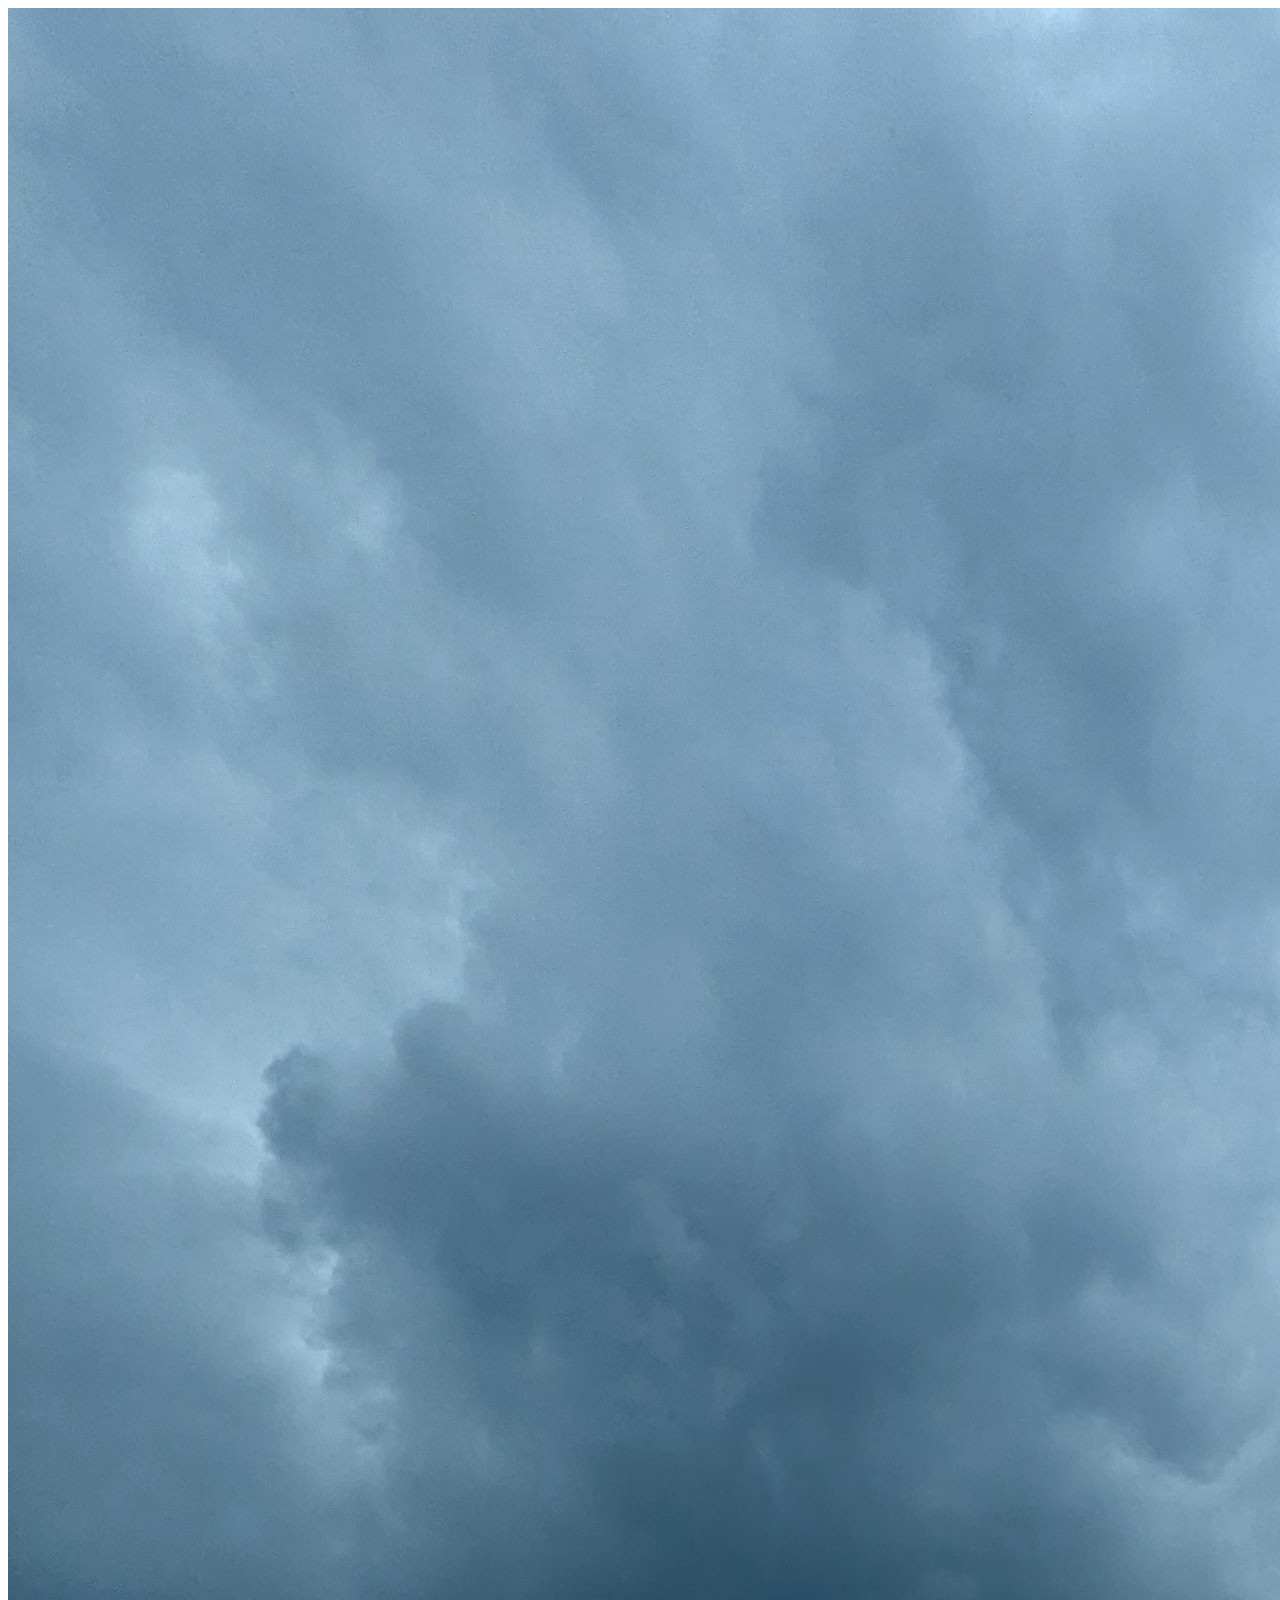
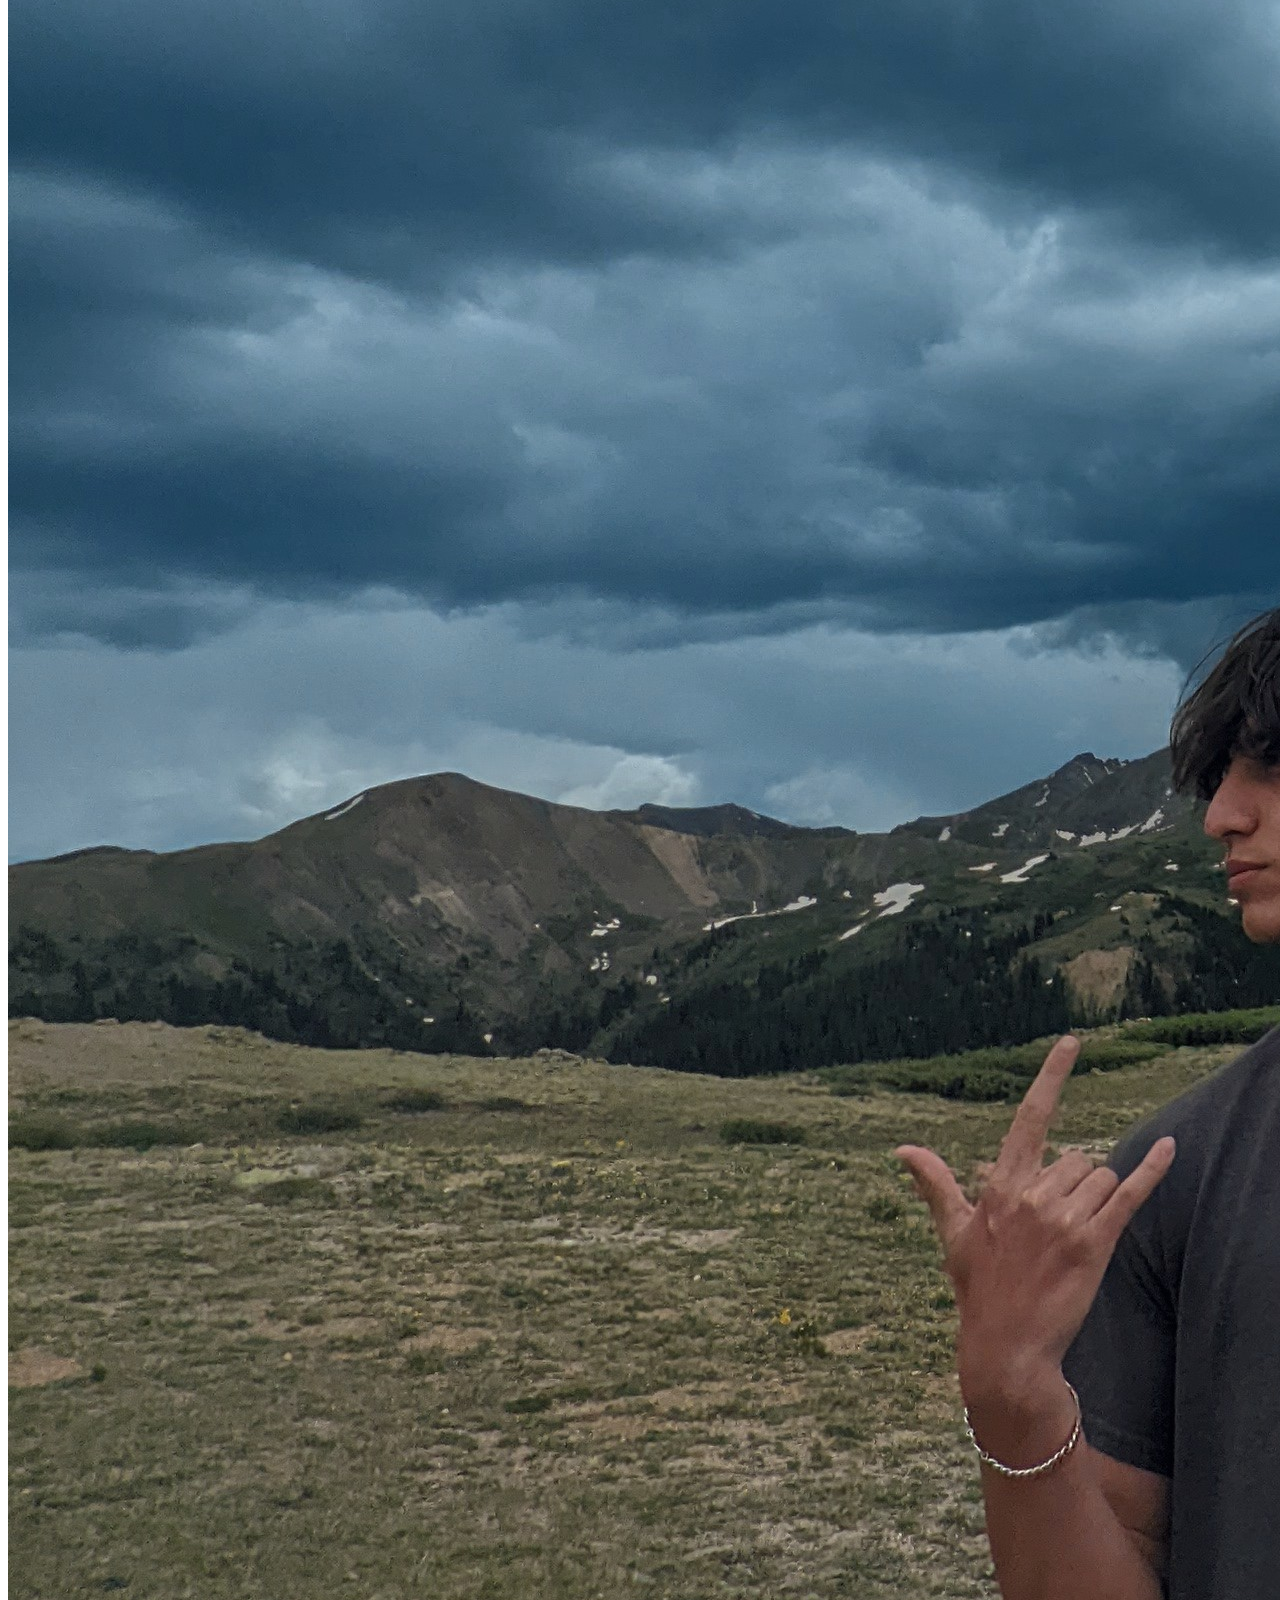
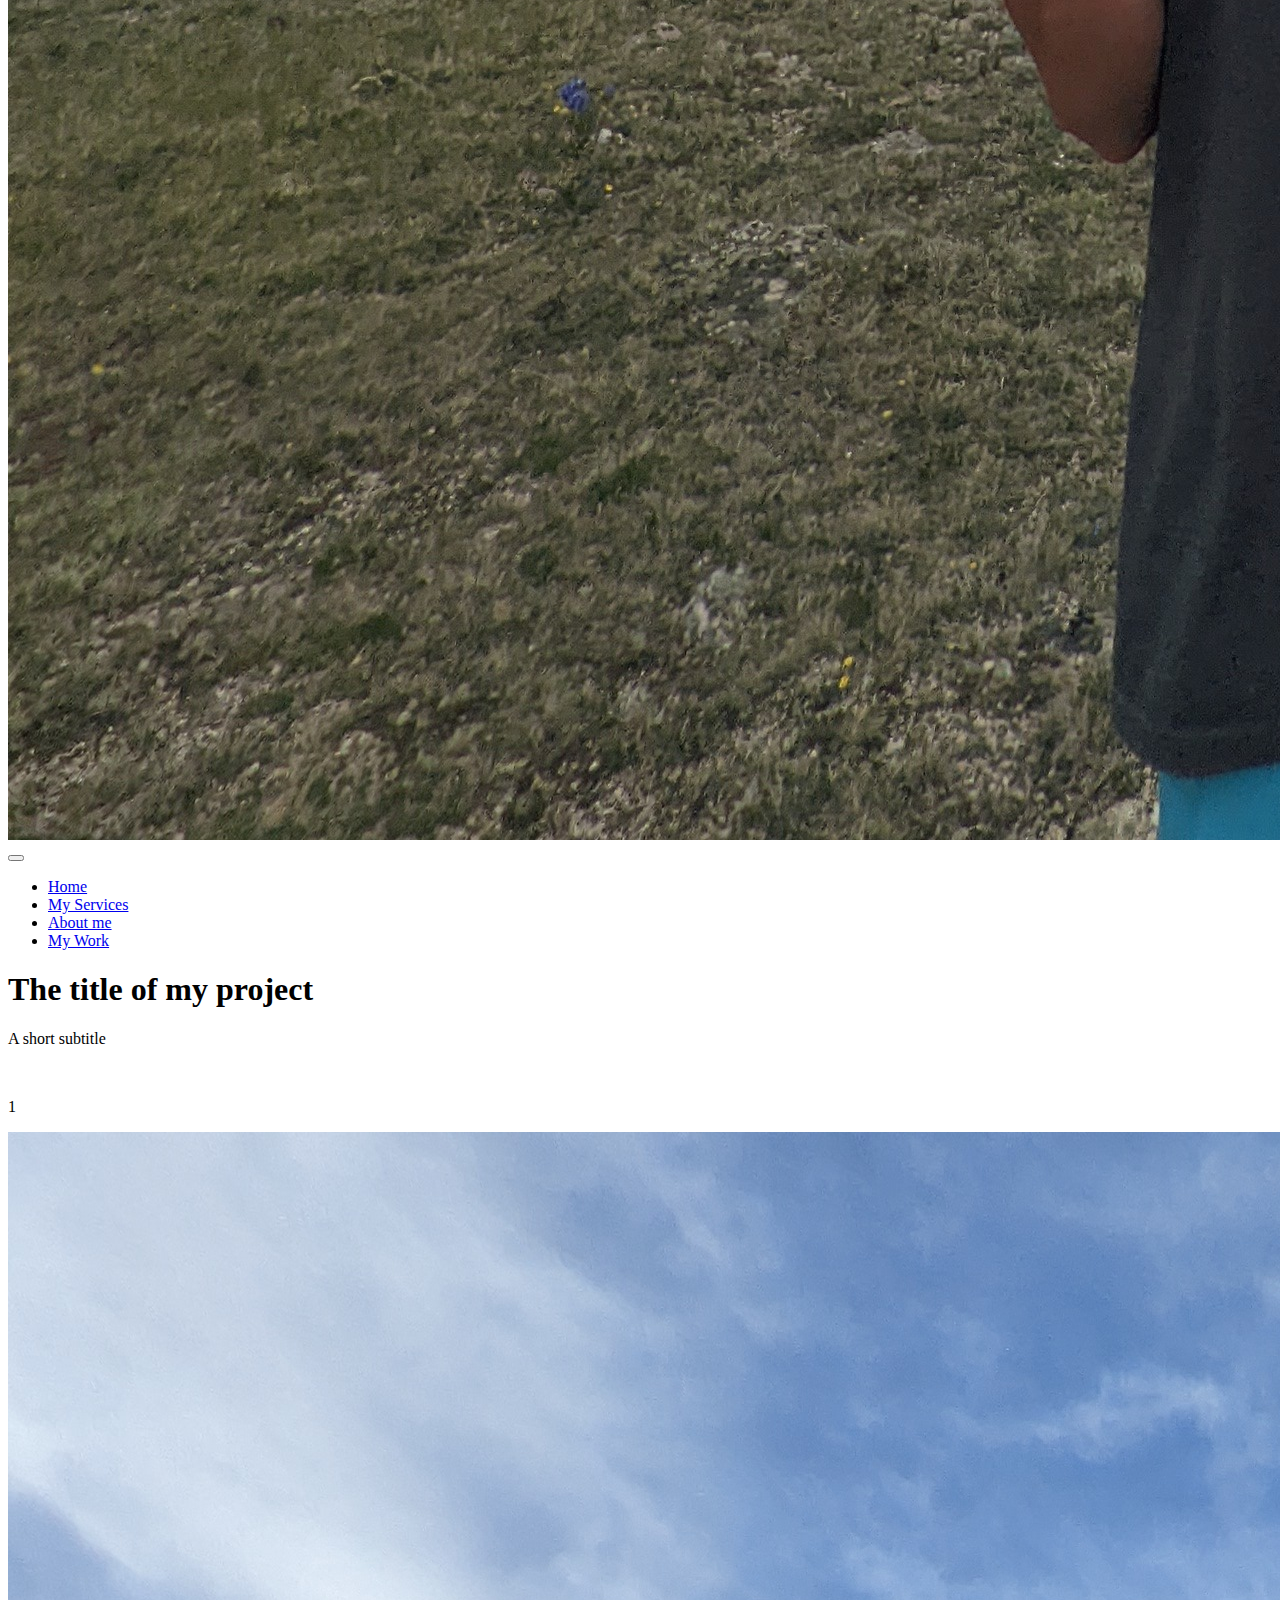
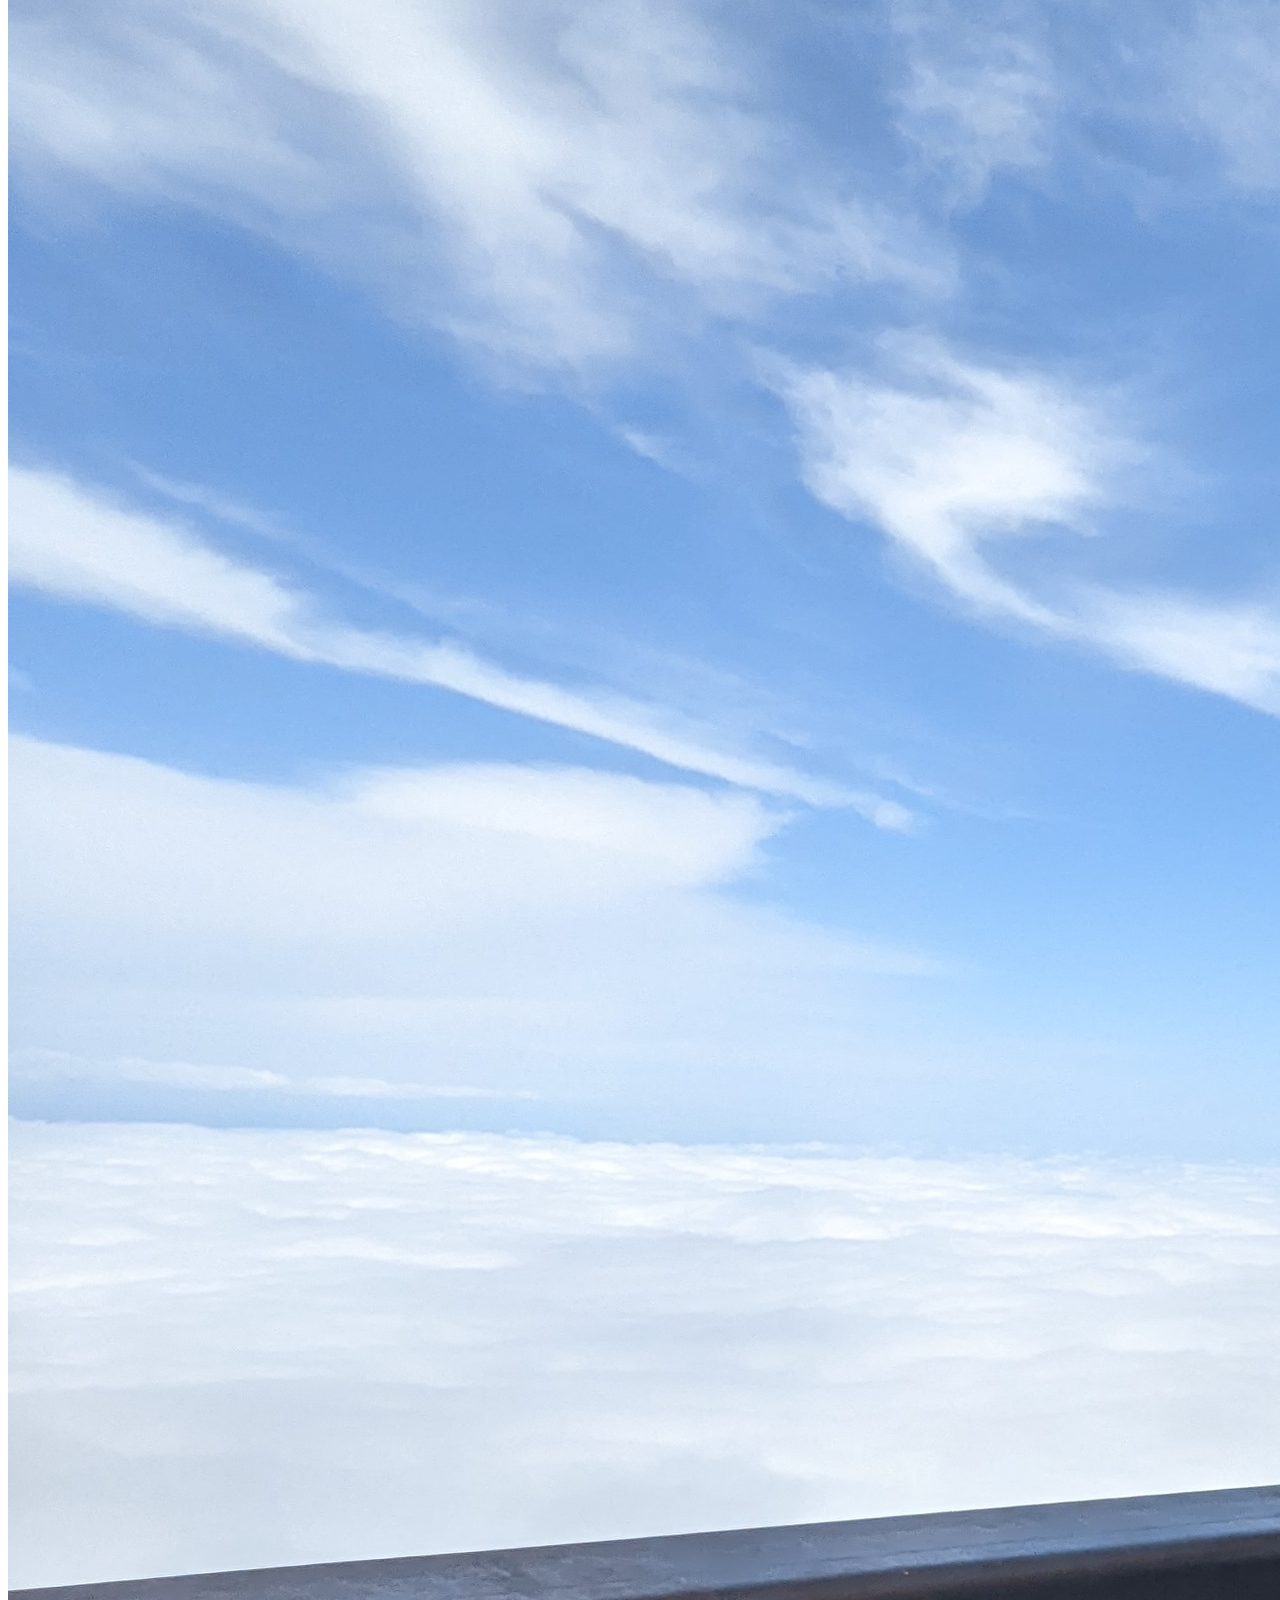
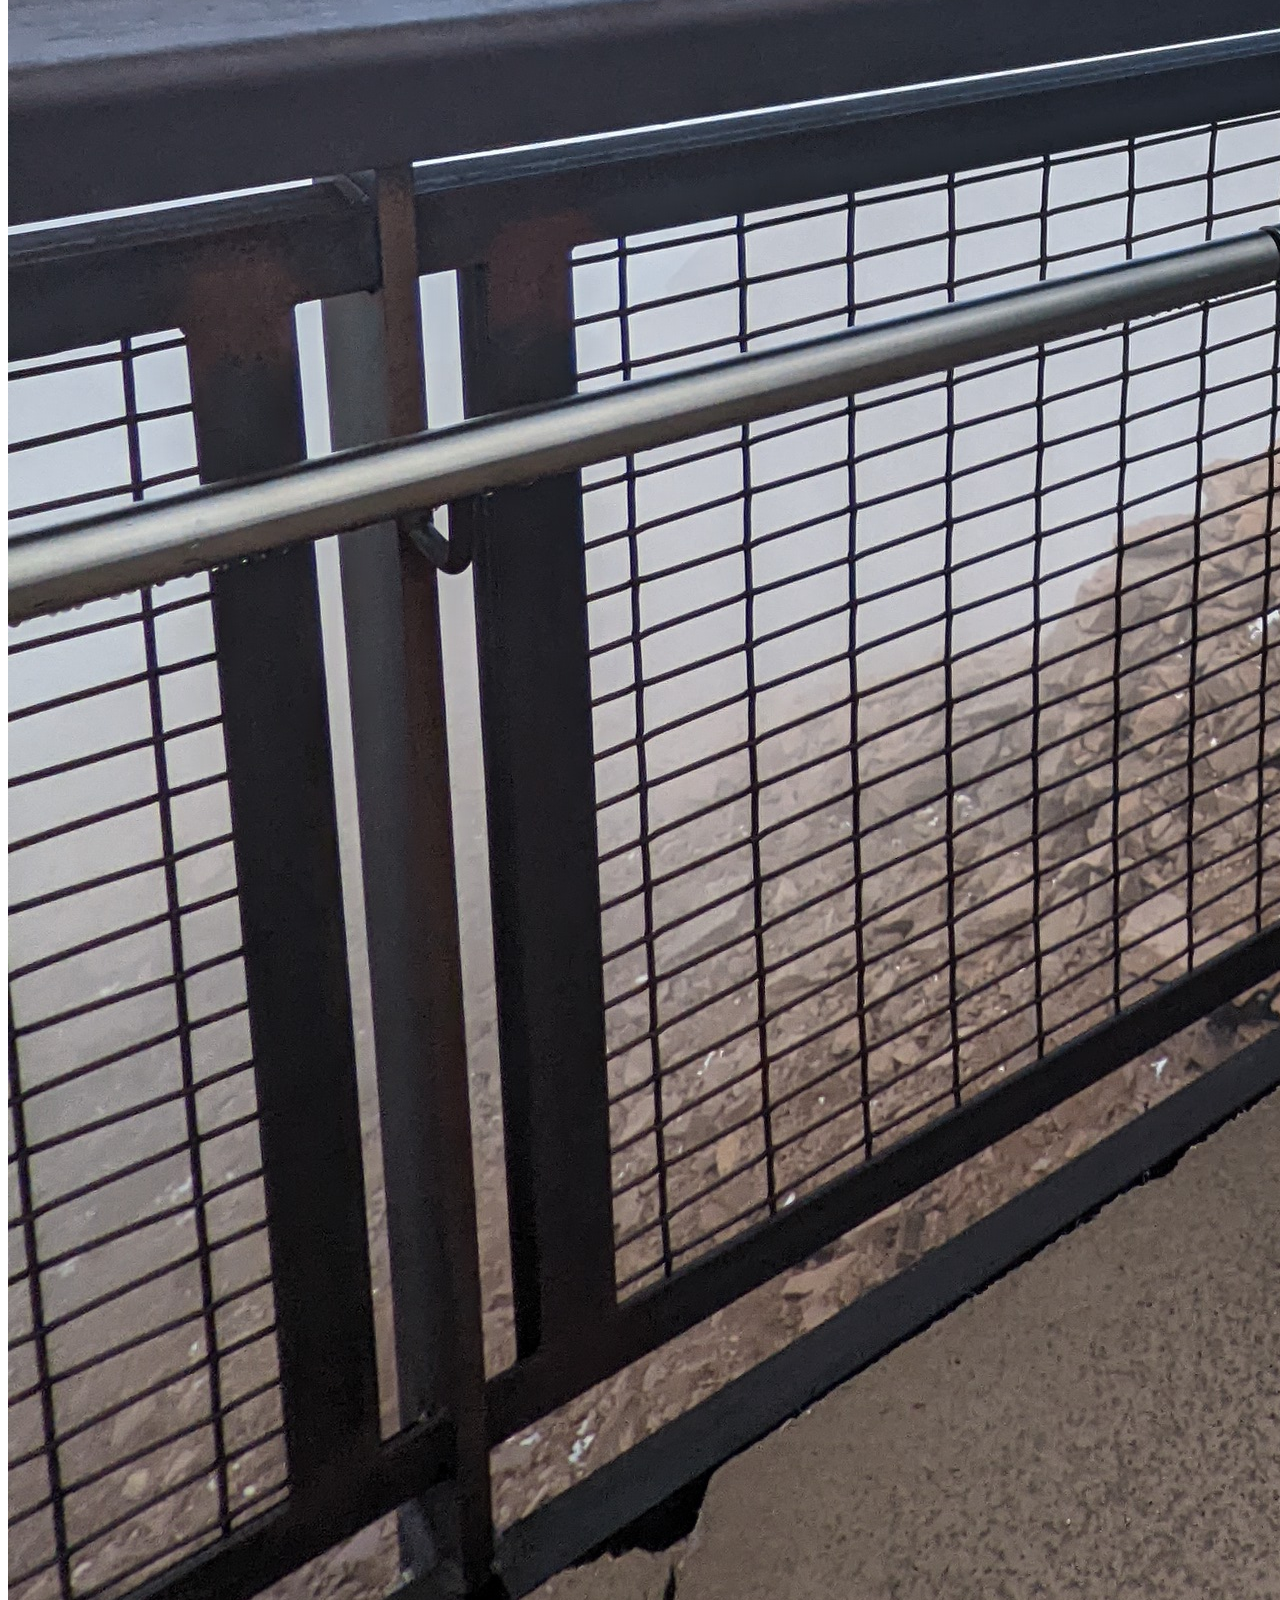
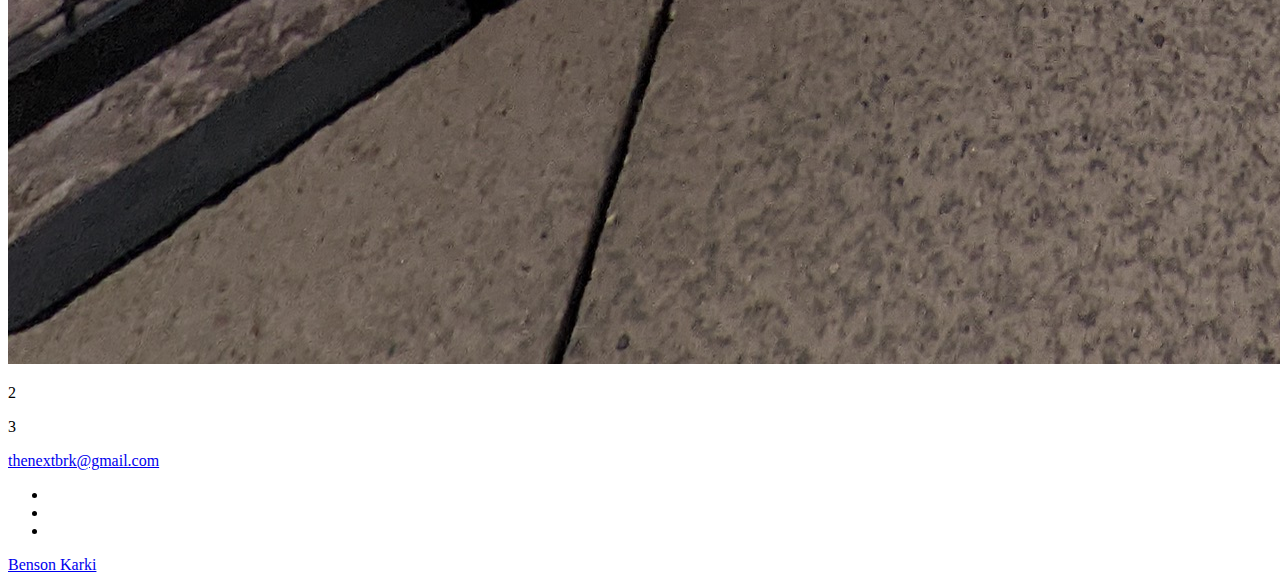
==== portfolio-item.html @ c5295ff7 "Add files via upload" ====
<!DOCTYPE html>
<html lang="en">
    <head>
        <meta charset="UTF-8">
        <meta name="viewport" content="width=device-width, inital-scale=1.0">
        <title>Benson Karki Portfolio Website</title>
        <link rel="stylesheet" 
        href="https://cdnjs.cloudflare.com/ajax/libs/normalize/7.0.0/normalize.min.css">
        <link rel="stylesheet" 
        href="https://cdnjs.cloudflare.com/ajax/libs/font-awesome/5.11.2/css/all.css"
        integrity="sha256-46qynGAkLSFpVbEBog43gvNhfrOj+BmwXdxFgVK/Kvc=" crossorigin="anonymous"/>
    
        <link rel="stylesheet" href="css/style.css">
        
        <link rel="preconnect" href="https://fonts.googleapis.com">
        <link rel="preconnect" href="https://fonts.gstatic.com" crossorigin>
        <link href="https://fonts.googleapis.com/css2?family=Mukta:wght@500&display=swap" rel="stylesheet">

        <script src="https://kit.fontawesome.com/0db580380f.js" crossorigin="anonymous"></script>
    </head>
  
    <body>
        <header>
            <div class="logo">
                <img src="img/PXL_20220623_194753091_2.jpg" alt="Benson chilling">
            </div>
            <button class="nav-toggle" aria-label="toggle navigation">
                <span class="hamburger"></span>
            </button>
            <nav class="nav">
                <ul class="nav__list">
                    <li class="nav__item"><a href="index.html" class="nav__link">Home</a></li>
                    <li class="nav__item"><a href="index.html#services" class="nav__link">My Services</a></li>
                    <li class="nav__item"><a href="index.html#about" class="nav__link">About me</a></li>
                    <li class="nav__item"><a href="index.html#work" class="nav__link">My Work</a></li>
                </ul>
            </nav>
        </header>
        
        <section class="intro" id="home">
            <h1 class="section__title section__title--intro">
                The title <strong>of my project</strong>
            </h1>
            <p class="section__subtitle section__subtitle--intro">A short subtitle</p>
            <img src="img/portfolio-01.jpg" alt="" class="intro__img">
        </section>
 
        <div class="portfolio-item-individual">
            <p>1</p>
            <img src="img/PXL_20220626_204138057.jpg" alt="">
            <p>2</p>
            <p>3</p>
        </div>

        <!-- Footer -->
        <footer class="footer">
            <a href="mailto: thenextbrk@gmail.com" class="footer-link">thenextbrk@gmail.com</a>
            <ul class="social-list">
                <li class="social-list__item">
                    <a class="social-list__link" href="https://github.com/bensonkarki">
                        <i class="fa-brands fa-github"></i>
                    </a>
                </li>
               
                <li class="social-list__item">
                    <a class="social-list__link" href="https://www.instagram.com/benson_.k/">
                        <i class="fa-brands fa-instagram"></i>
                    </a>
                </li>
                
                <li class="social-list__item">
                    <a class="social-list__link" href="https://twitter.com/bensonkarki">
                        <i class="fa-brands fa-twitter"></i>
                    </a>
                </li>

            </ul>
            <script src="https://platform.linkedin.com/badges/js/profile.js" async defer type="text/javascript"></script>
            <div class="badge-base LI-profile-badge" data-locale="en_US" data-size="large" data-theme="dark" data-type="HORIZONTAL" data-vanity="benson-karki-55092a245" data-version="v1"><a class="badge-base__link LI-simple-link" href="https://www.linkedin.com/in/benson-karki-55092a245?trk=profile-badge">Benson Karki</a></div>
        </footer>
    </body>
</html>
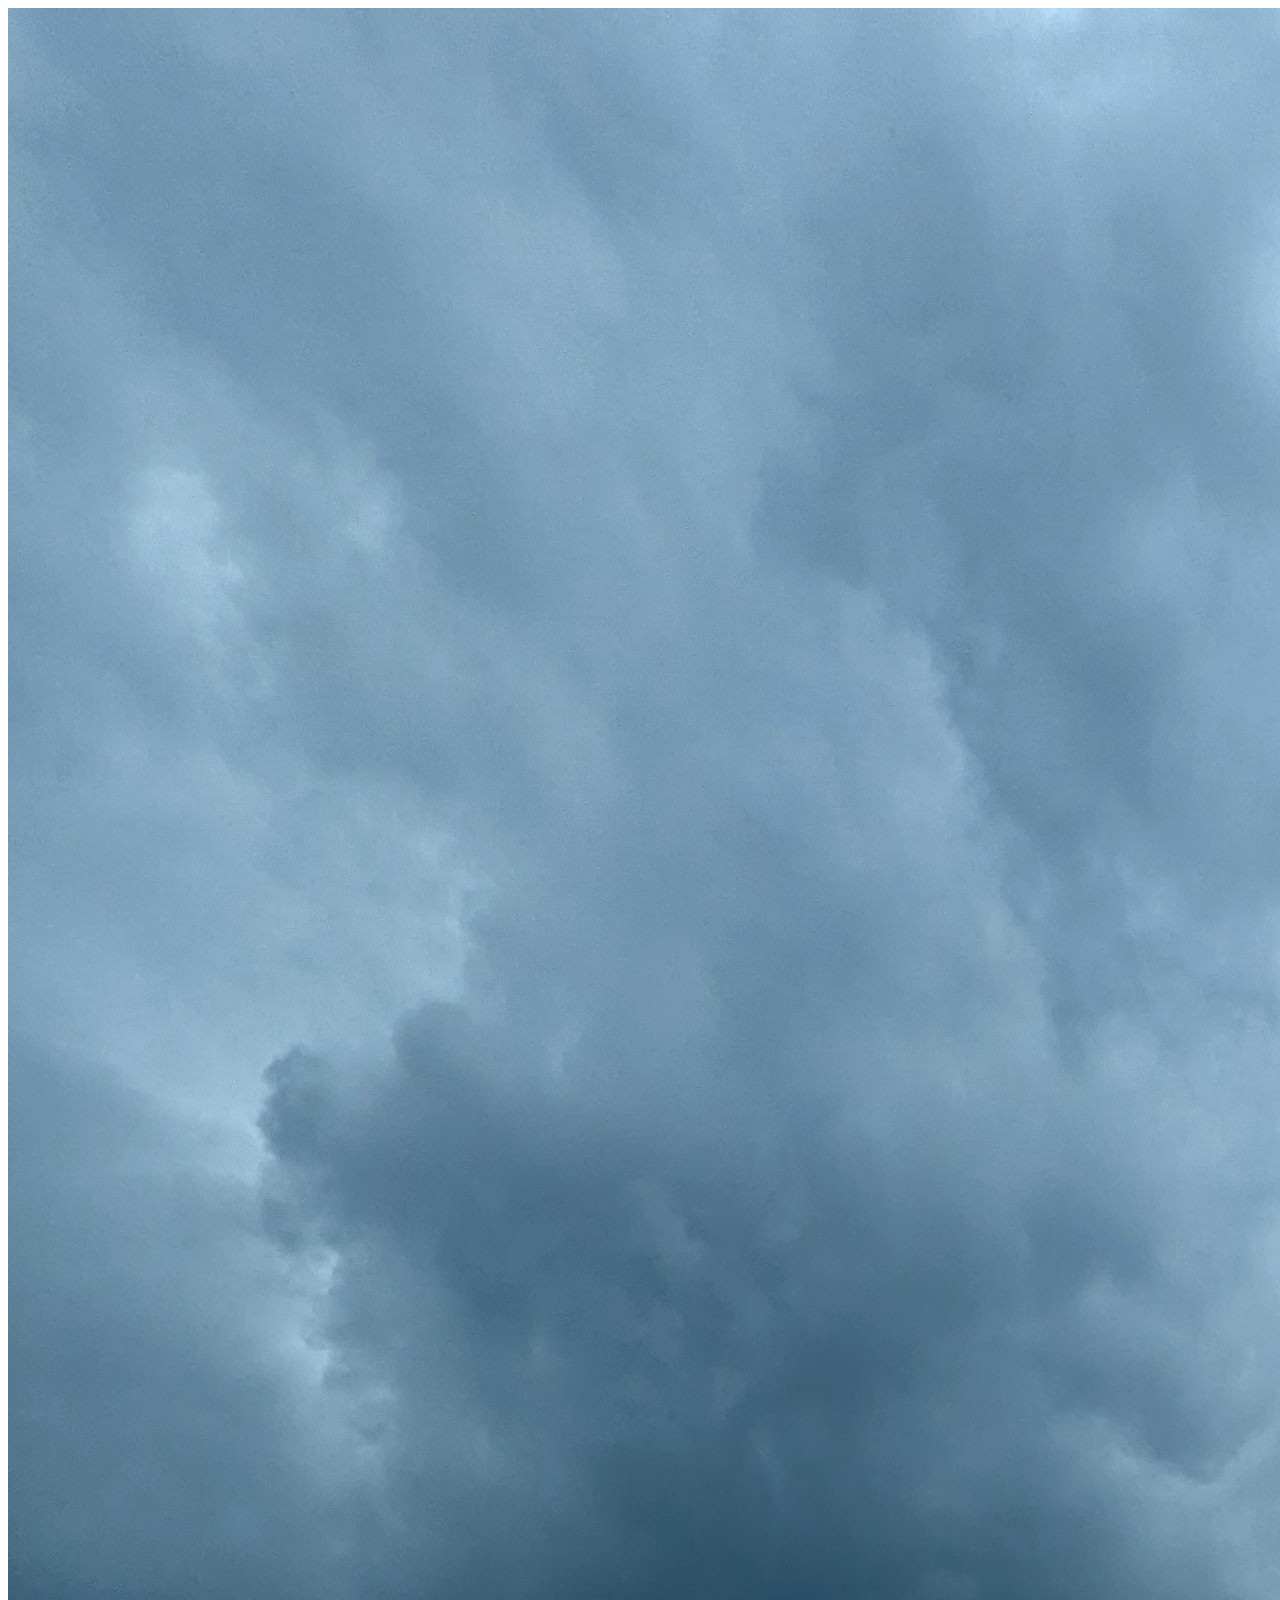
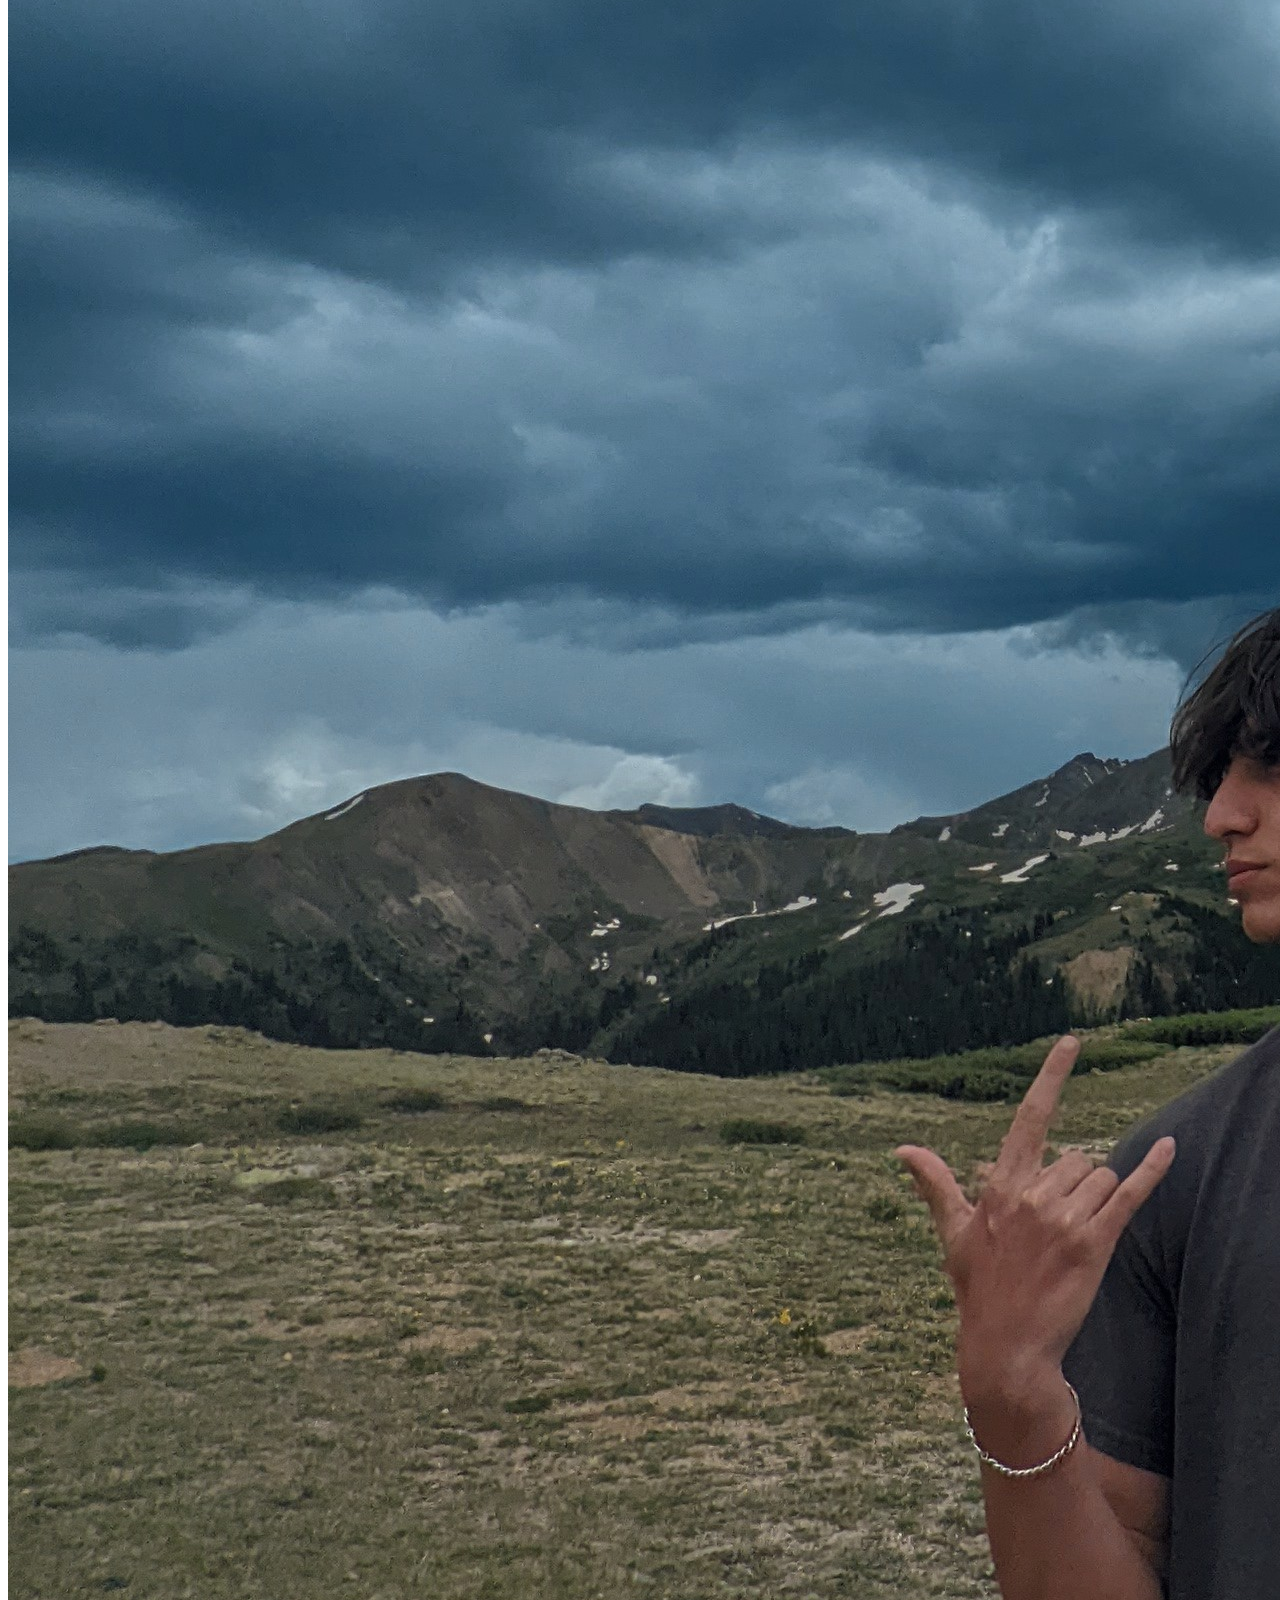
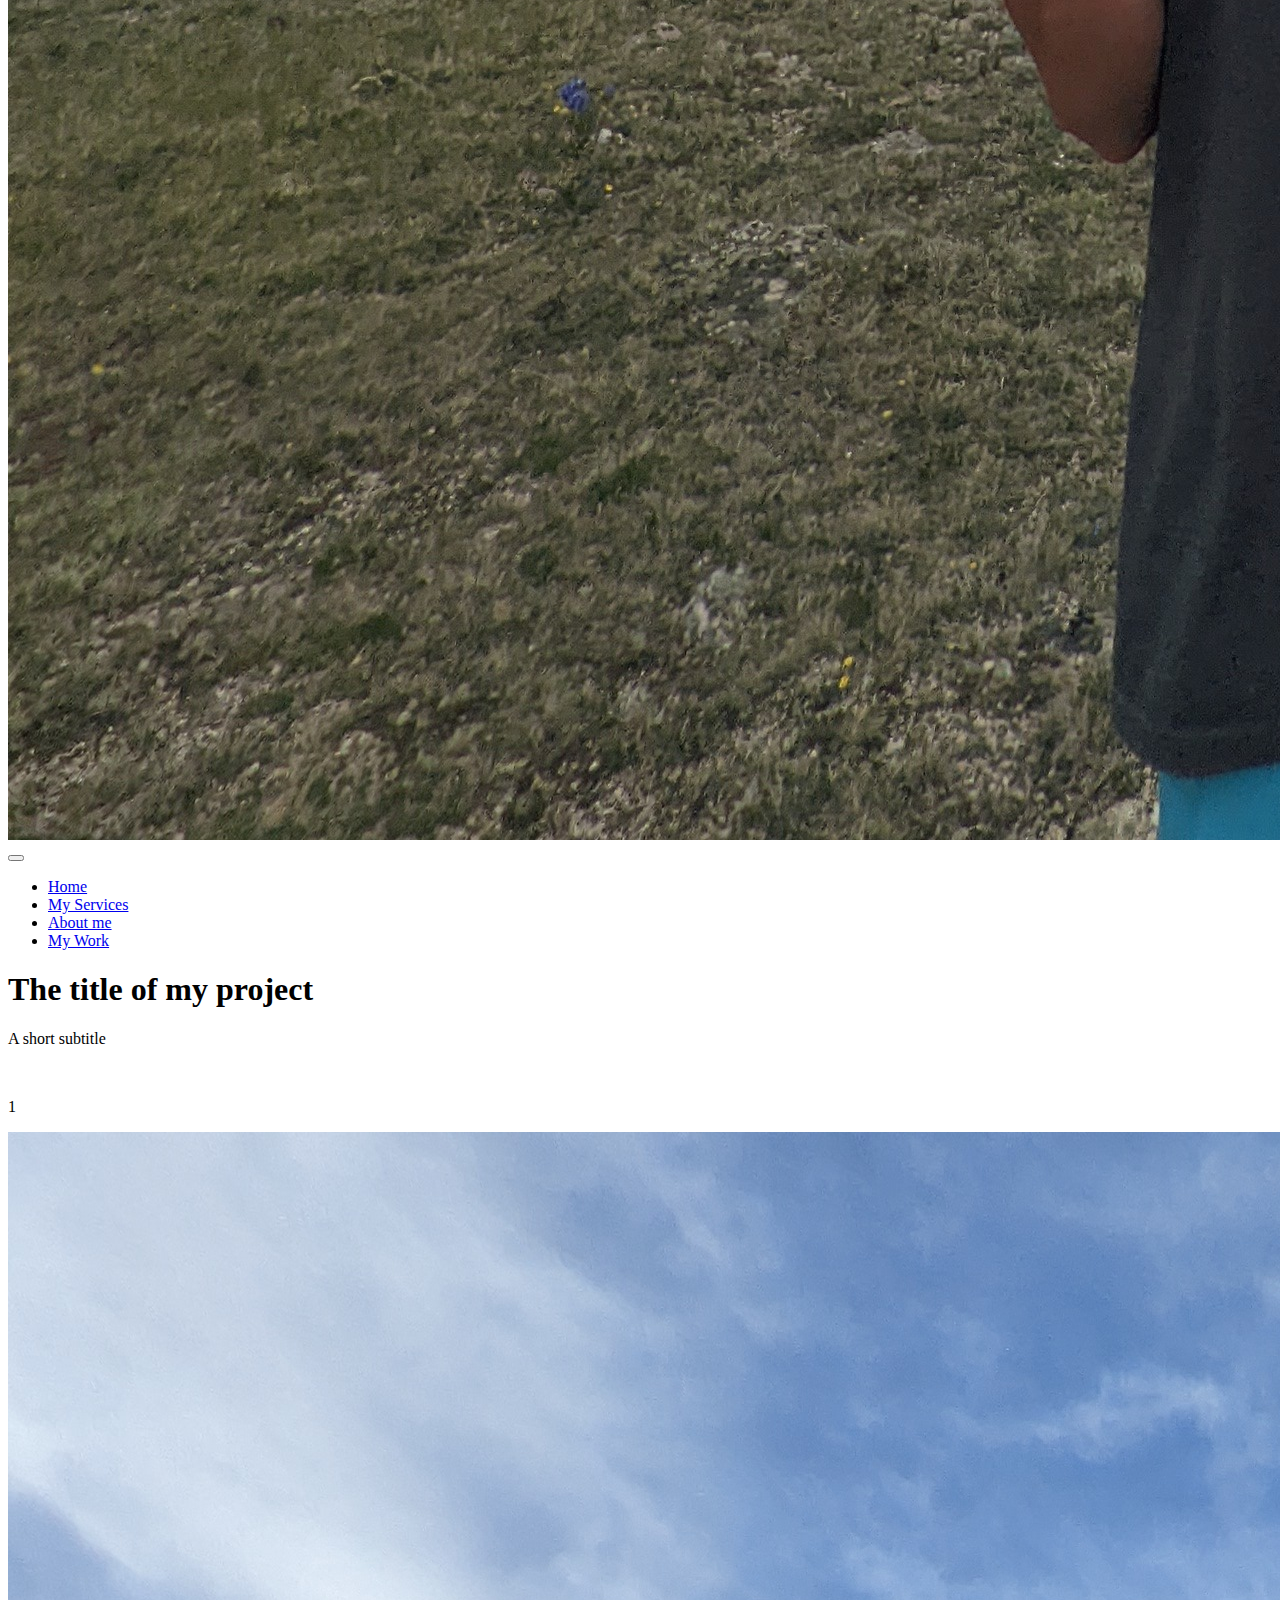
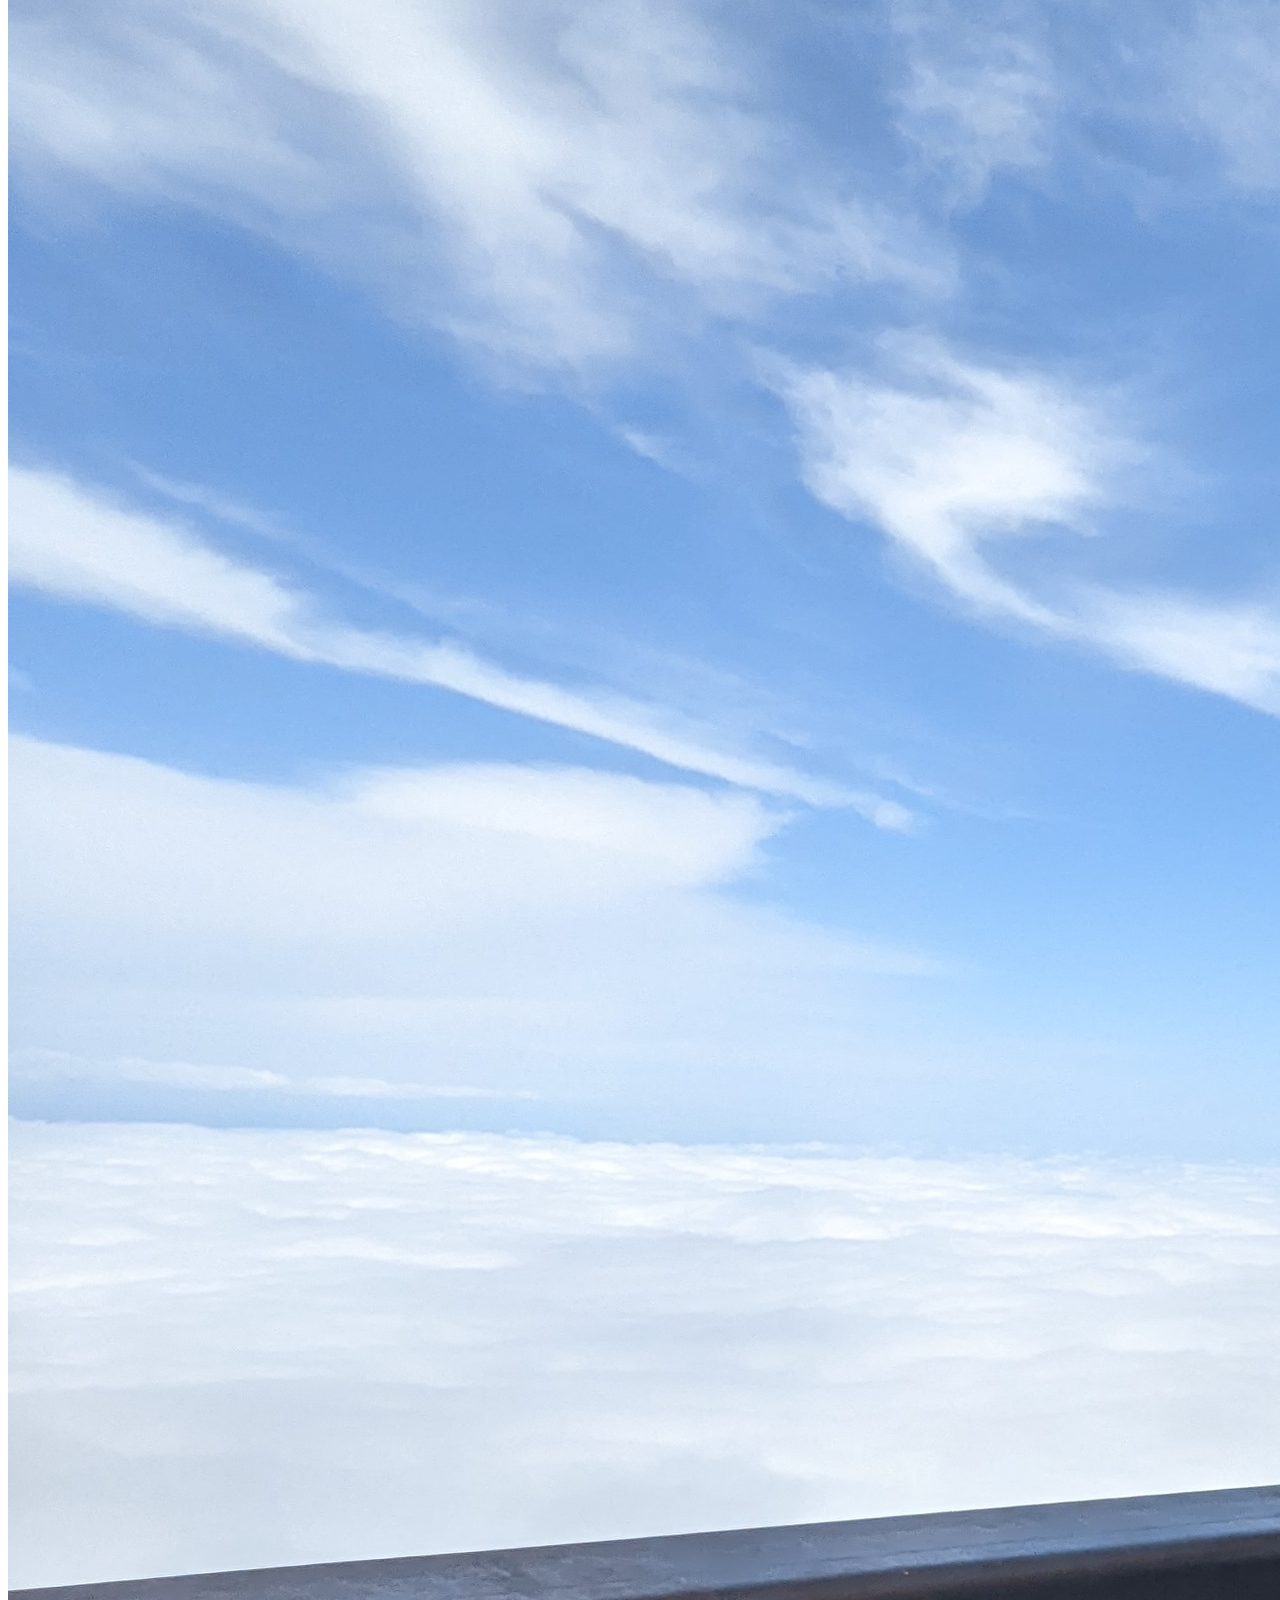
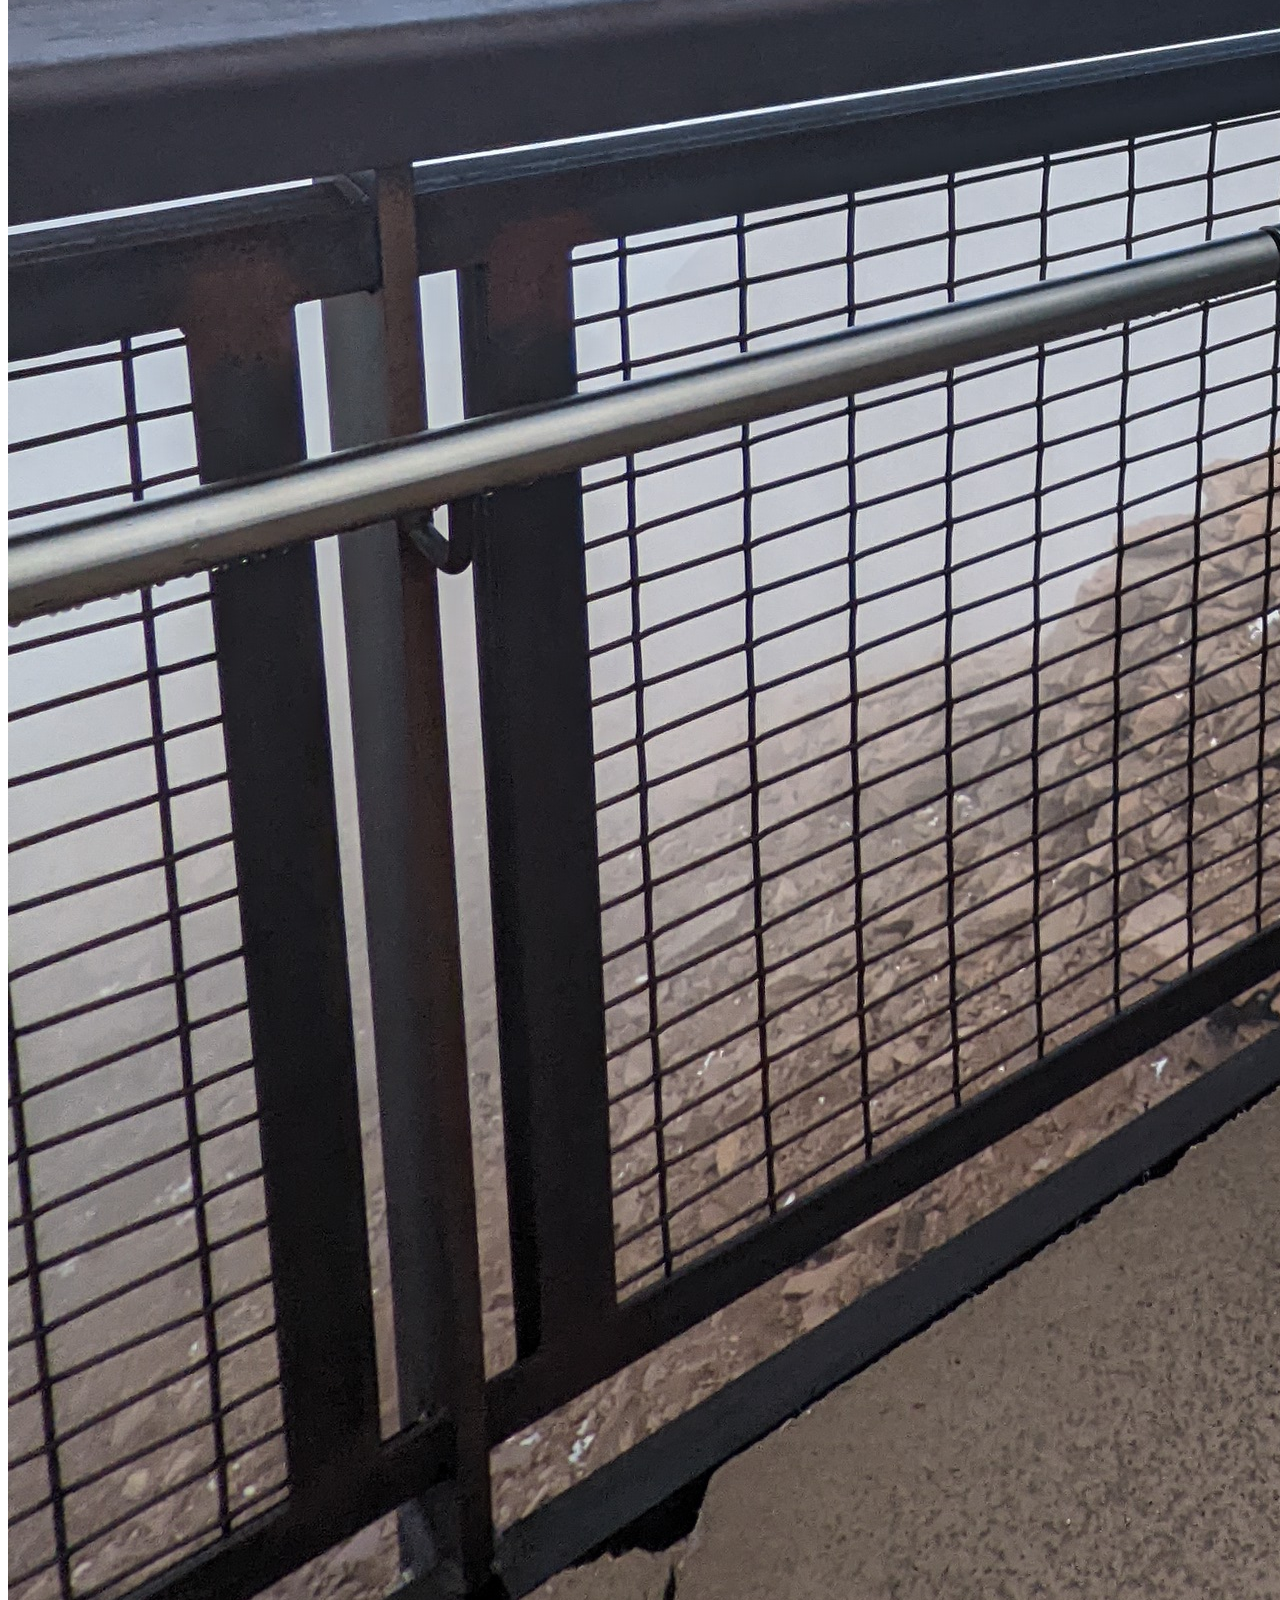
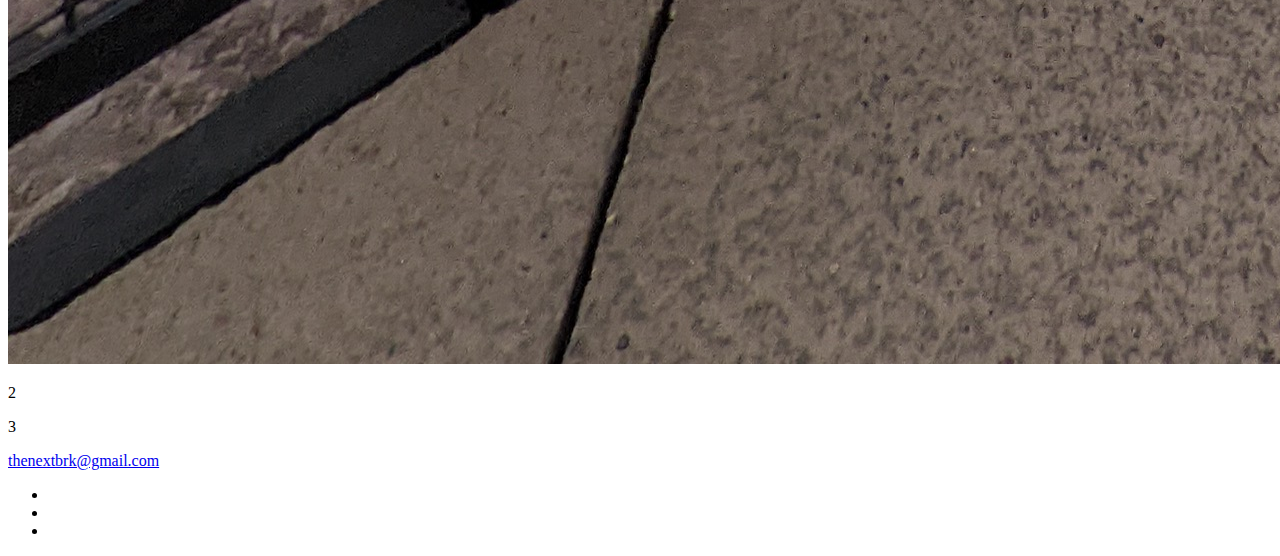
==== commit 545b34b2: "Update portfolio-item.html" ====
--- a/portfolio-item.html
+++ b/portfolio-item.html
@@ -75,8 +75,6 @@
                 </li>
 
             </ul>
-            <script src="https://platform.linkedin.com/badges/js/profile.js" async defer type="text/javascript"></script>
-            <div class="badge-base LI-profile-badge" data-locale="en_US" data-size="large" data-theme="dark" data-type="HORIZONTAL" data-vanity="benson-karki-55092a245" data-version="v1"><a class="badge-base__link LI-simple-link" href="https://www.linkedin.com/in/benson-karki-55092a245?trk=profile-badge">Benson Karki</a></div>
         </footer>
     </body>
-</html>+</html>
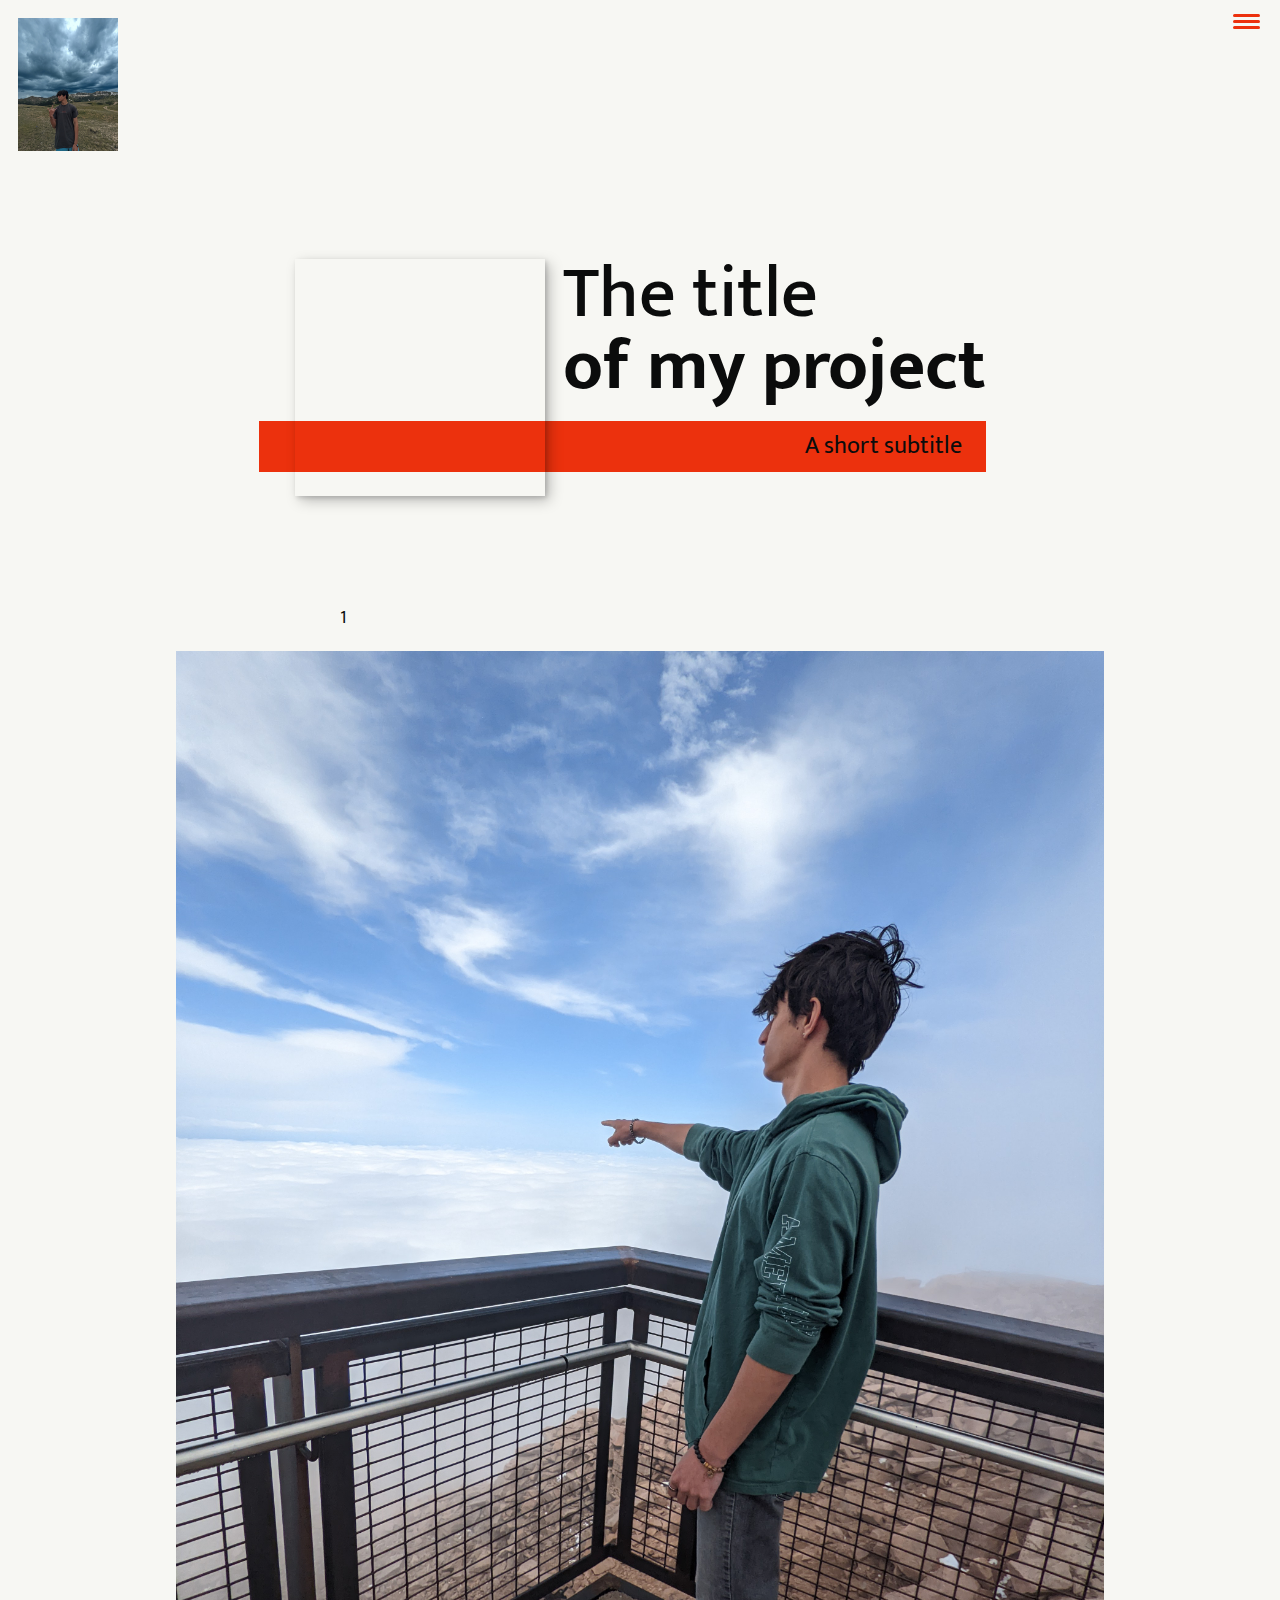
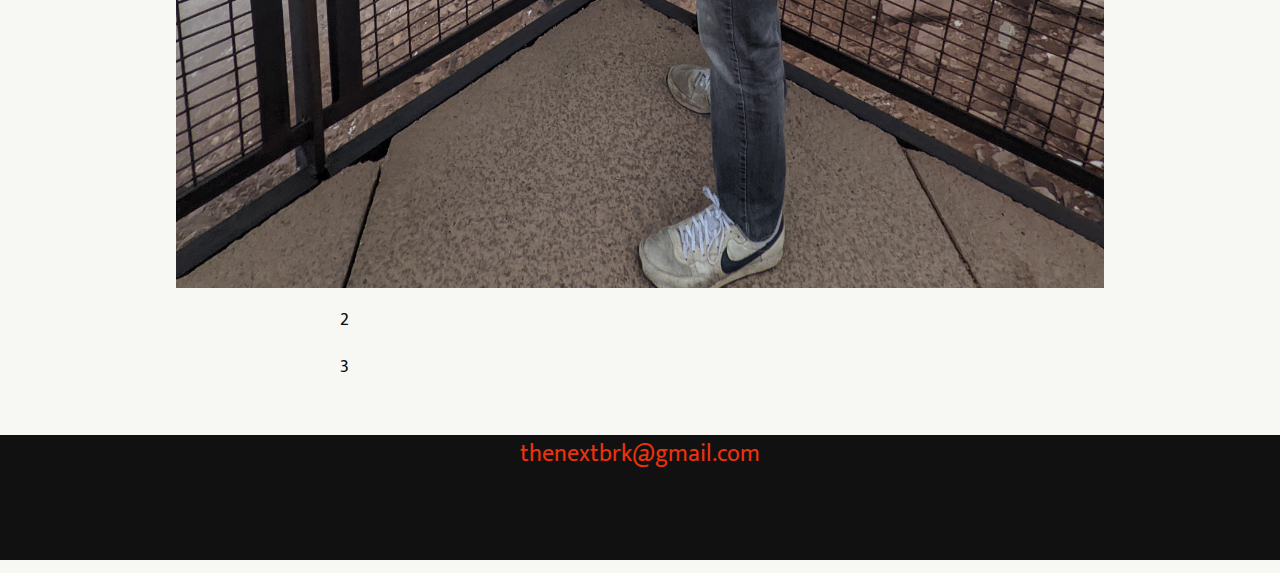
==== commit 7932bddf: "Update portfolio-item.html" ====
--- a/portfolio-item.html
+++ b/portfolio-item.html
@@ -10,7 +10,7 @@
         href="https://cdnjs.cloudflare.com/ajax/libs/font-awesome/5.11.2/css/all.css"
         integrity="sha256-46qynGAkLSFpVbEBog43gvNhfrOj+BmwXdxFgVK/Kvc=" crossorigin="anonymous"/>
     
-        <link rel="stylesheet" href="css/style.css">
+        <link rel="stylesheet" href="style.css">
         
         <link rel="preconnect" href="https://fonts.googleapis.com">
         <link rel="preconnect" href="https://fonts.gstatic.com" crossorigin>
--- a/style.css
+++ b/style.css
@@ -0,0 +1,461 @@
+*,
+*::before,
+*::after {
+    box-sizing: border-box;
+}
+
+/* Custom Properties */
+
+:root {
+    --ff-primary: 'Mukta', sans-serif;
+    --ff-secondary: 'Mukta', sans-serif;
+
+    --fw-reg: 500;
+    --fw-bold: 700;
+
+    --clr-light: #F7f7f3;
+    --clr-dark: #0b0c0c;
+    --clr-accent: #Ec310d;
+
+    --fs-h1: 3rem;
+    --fs-h2: 2.25rem;
+    --fs-h3: 1.25rem;
+    --fs-body: 1rem;
+
+    --bs: 0.25em 0.25em 0.75em rgba(0,0,0,.25),0.125em 0.125em 0.25em rgba(0,0,0,.15);
+}
+
+@media (min-width: 800px) {
+    :root {
+        --fs-h1: 4.5rem;
+        --fs-h2: 3.75rem;
+        --fs-h3: 1.5rem;
+        --fs-body: 1.125rem;
+    }
+}
+
+/* General Styles */
+
+html {
+    scroll-behavior: smooth;
+}
+
+body {
+    background: var(--clr-light);
+    color: var(--clr-dark);
+    margin: 0;
+    font-family: var(--ff-primary);
+    font-size: var(--fs-body);
+    line-height: 1.6;
+}
+
+section {
+    padding: 5em 2em;
+}
+
+img {
+    display: block;
+    max-width: 100%;
+}
+
+strong { font-weight: var(--fw-bold); }
+
+:focus {
+    outline: 3px solid var(--clr-accent);
+    outline-offset: 2px;
+}
+
+/* Buttons */
+
+.btn {
+    display: inline-block;
+    padding: .5em 2.5em;
+    background: var(--clr-accent);
+    color: var(--clr-dark);
+    text-decoration: none;
+    cursor: pointer;
+    font-size: .8rem;
+    text-transform: uppercase;
+    letter-spacing: 2px;
+    font-weight: var(--fw-bold);
+    transition: transform 200ms ease-in-out;
+}
+
+.btn:hover {
+    transform: scale(1.1);
+}
+
+/* Typography */
+
+h1,
+h2,
+h3 {
+    line-height: 1;
+    margin: 0;
+}
+
+h1 { font-size: var(--fs-h1); }
+h2 { font-size: var(--fs-h2); }
+h3 { font-size: var(--fs-h3); }
+
+.section__title {
+    margin-bottom: .25em;
+}
+
+.section__title--intro {
+    font-weight: var(--fw-reg);
+}
+
+.section__title--intro strong {
+    display: block;
+}
+
+.section__subtitle {
+    margin: 0;
+    font-size: var(--fs-h3);
+}
+
+.section__subtitle--intro,
+.section__subtitle--about {
+    background: var(--clr-accent);
+    padding: .25em 1em;
+    font-family: var(--ff-secondary);
+    margin-bottom: 1em;
+}
+
+/* Header */
+
+header {
+    display: flex;
+    justify-content: space-between;
+    padding: 1em;
+}
+
+.logo {
+    max-width: 100px;
+}
+
+.nav {
+    position: fixed;
+    background: var(--clr-dark);
+    color: var(--clr-light);
+    top: 0;
+    bottom: 0;
+    left: 0;
+    right: 0;
+    z-index: 100;
+
+    transform: translateX(100%);
+    transition: transform 250ms cubic-bezier(.5, 0, 5, 1);
+}
+
+.nav__list {
+    list-style: none;
+    display: flex;
+    height: 100%;
+    flex-direction: column;
+    justify-content: space-evenly;
+    align-items: center;
+    margin: 0;
+    padding: 0;
+}
+
+.nav__link {
+    color: inherit;
+    font-weight: var(--fw-bold);
+    font-size: var(--fs-h3);
+    text-decoration: none;
+}
+
+.nav__link:hover {
+    color: var(--clr-accent);
+}
+
+.nav-toggle {
+    padding: .5em;
+    background: transparent;
+    border: 0;
+    cursor: pointer;
+    position: absolute;
+    right: 1em;
+    top: 1em;
+    z-index: 1000;
+}
+
+.nav-open .nav {
+    transform: translateX(0);
+}
+
+.nav-open .nav-toggle {
+    position: fixed;
+}
+
+.nav-open .hamburger {
+    transform: rotate(.625turn);
+}
+
+.nav-open .hamburger::before {
+    transform: rotate(90deg) translateX(-6px);
+}
+
+.nav-open .hamburger::after {
+    opacity: 0;
+}
+
+.hamburger {
+    display: block;
+    position: relative;
+}
+
+.hamburger,
+.hamburger::before,
+.hamburger::after {
+    background: var(--clr-accent);
+    width: 2em;
+    height: 3px;
+    border-radius: 1em;
+    transition: transform 250ms ease-in-out;
+}
+
+.hamburger::before,
+.hamburger::after {
+    content: '';
+    position: absolute;
+    left: 0;
+    right: 0;
+}
+
+.hamburger::before { top: 6px; }
+.hamburger::after { bottom: 6px; }
+
+/* Intro Section */
+
+.intro {
+    position: relative;
+}
+
+.intro__img {
+    box-shadow: var(--bs);
+}
+
+@media (min-width: 600px) {
+    .intro {
+        display: grid;
+        width: min-content;
+        margin: 0 auto;
+        grid-column-gap: 1em;
+        grid-template-areas: 
+            "img title"
+            "img subtitle";
+        grid-template-columns: min-content max-content;
+    }
+
+    .intro__img {
+        grid-area: img;
+        min-width: 250px;
+        position: relative;
+        z-index: 2;
+    }
+
+    .section__subtitle--intro {
+        align-content: start;
+        grid-column: -1 / 1;
+        grid-row: 2;
+        text-align: right;
+        position: relative;
+        left: -1.5em;
+        width: calc(100% + 1.5em);
+
+    }
+}
+
+/* My Services Section */
+
+.my-services {
+    background-color: var(--clr-dark);
+    background-image: url(../img/mywallpaper1.png);
+    background-size: cover;
+    /* background-blend-mode: multiply; */
+    color: var(--clr-light);
+    text-align: center;
+}
+
+.section__title--services {
+    color: var(--clr-accent);
+    position: relative;
+}
+
+.section__title--services::after {
+    content: '';
+    display: block;
+    width: 2em;
+    height: 1px;
+    margin: 0.5em auto 1em;
+    background: var(--clr-light);
+    opacity: 0.25;
+}
+
+.services {
+    margin-bottom: 4em;
+}
+
+.service {
+    max-width: 500px;
+    margin: 0 auto;
+}
+
+@media (min-width: 800px) {
+    .services {
+        display: flex;
+        max-width: 1000px;
+        margin-left: auto;
+        margin-right: auto;
+    }
+
+    .service + .service {
+        margin-left: 2em;
+    }
+
+    .badge-base LI-profile-badge {
+        margin: 5em;
+    }
+}
+
+.about-me {
+    max-width: 1000px;
+    margin: 0 auto;
+}
+
+.about-me__img {
+    box-shadow: var(--bs);
+}
+
+@media (min-width: 600px) {
+    .about-me {
+        display: grid;
+        grid-template-columns: 1fr 200px;
+        grid-template-areas: 
+            "title img"
+            "subtitle img"
+            "text img";
+        grid-column-gap: 2em;
+    }
+
+    .section__title--about {
+        grid-area: title;
+    }
+
+    .section__subtitle--about {
+        grid-column: 1 / -1;
+        grid-row: 2;
+        position: relative;
+        left: -1em;
+        width: calc(100% + 2em);
+        padding-left: 1em;
+        padding-right: calc(200px + 4em);
+    }
+
+    .about-me__img {
+        grid-area: img;
+        position: relative;
+        z-index: 2;
+    }
+}
+
+/* My Work */
+
+.my-work {
+    background-color: var(--clr-dark);
+    color: var(--clr-light);
+    text-align: center;
+}
+
+.section__subtitle--work {
+    color: var(--clr-accent);
+    font-weight: var(--fw-bold);
+    margin-bottom: 2em;
+}
+
+.portfolio {
+    display: grid;
+    grid-template-columns: repeat(auto-fit, minmax(300px, 1fr));
+
+}
+
+.portfolio__item {
+    background: var(--clr-accent);
+    overflow: hidden;
+}
+
+.portfolio__img {
+    transition: 
+        transform 750ms cubic-bezier(.5, 0, .5, 1);
+        opacity: 250ms linear;
+}
+
+.portfolio__item:focus {
+    position: relative;
+    z-index: 2;
+}
+
+.portfolio__img:hover,
+.portfolio__item:focus .portfolio__item {
+    transform: scale(1.2);
+    opacity: .75;
+}
+
+/* Footer */
+
+.footer {
+    background: #111;
+    color: var(--clr-accent);
+    text-align: center;
+    padding: 2.5em, 0;
+    font-size: var(--fs-h3);
+}
+
+.footer a {
+    color: inherit;
+    text-decoration: none;
+}
+
+.footer__link {
+    font-weight: var(--fw-bold);
+}
+
+.footer__link:hover,
+.social-list__link:hover {
+    opacity: 0.7;
+}
+
+.footer__link:hover {
+    text-decoration: underline;
+}
+
+.social-list {
+    list-style: none;
+    display: flex;
+    justify-content: center;
+    margin: 2em 0 0;
+    padding: 0;
+}
+
+.social-list__items {
+    margin: 0 .5em;
+}
+
+.social-list__link {
+    padding: .5em;
+}
+
+.portfolio-item-individual {
+    padding: 0 2em 2em;
+    max-width: 1000px;
+    margin: 0 auto;
+}
+
+.portfolio-item-individual p {
+    max-width: 600px;
+    margin-left: auto;
+    margin-right: auto;
+}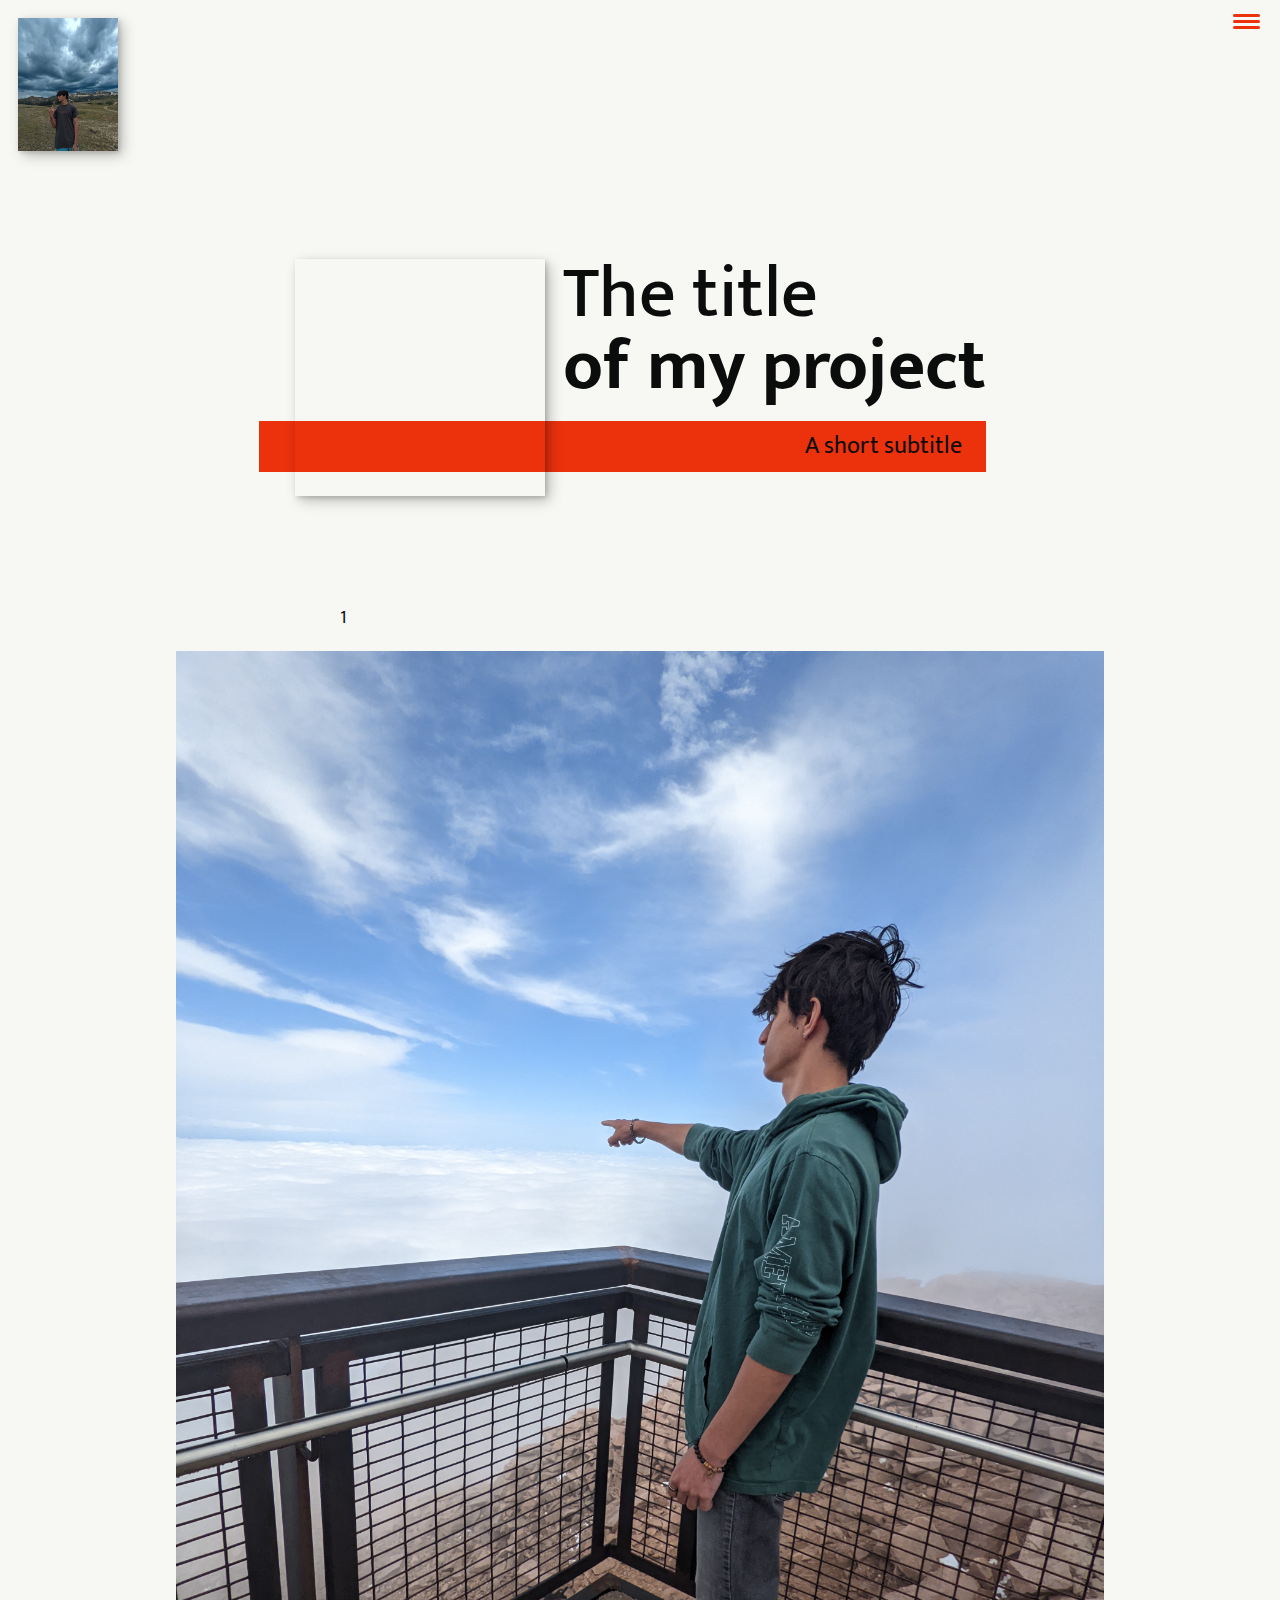
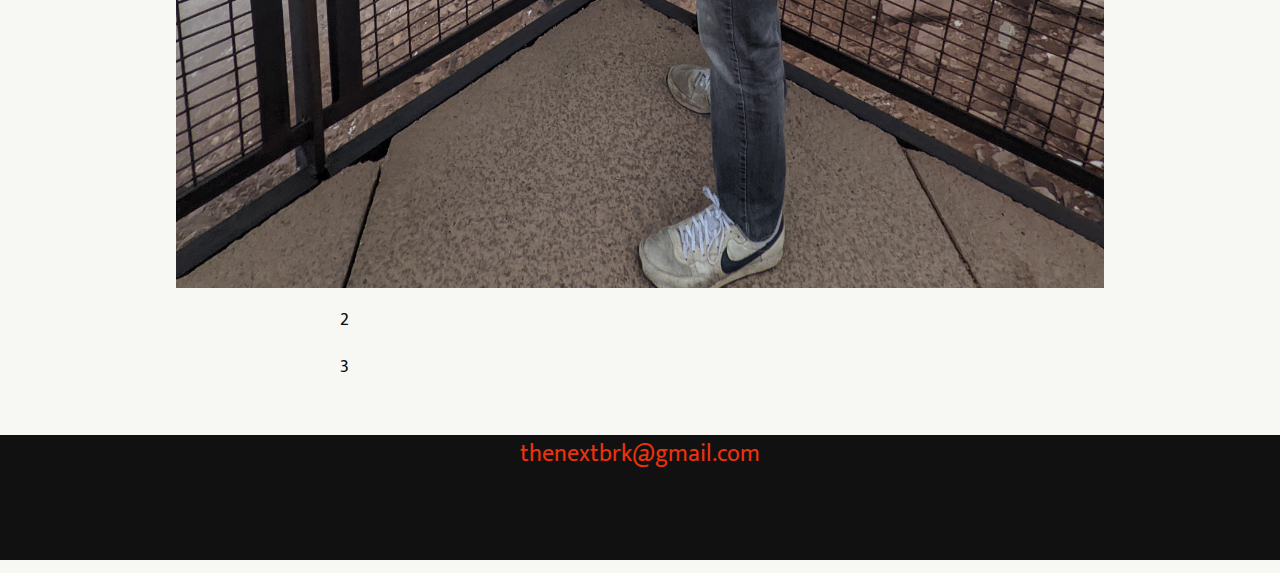
==== commit 54ca0451: "Update portfolio-item.html" ====
--- a/portfolio-item.html
+++ b/portfolio-item.html
@@ -76,5 +76,8 @@
 
             </ul>
         </footer>
+        
+        <script src="js/index.js"></script>
+        
     </body>
 </html>
--- a/style.css
+++ b/style.css
@@ -123,6 +123,12 @@
     margin-bottom: 1em;
 }
 
+.section__subtitle--work {
+    color: var(--clr-accent);
+    font-weight: var(--fw-bold);
+    margin-bottom: 2em;
+}
+
 /* Header */
 
 header {
@@ -133,6 +139,7 @@
 
 .logo {
     max-width: 100px;
+    box-shadow: var(--bs);
 }
 
 .nav {
@@ -146,7 +153,7 @@
     z-index: 100;
 
     transform: translateX(100%);
-    transition: transform 250ms cubic-bezier(.5, 0, 5, 1);
+    transition: transform 250ms cubic-bezier(.5, 0, .5, 1);
 }
 
 .nav__list {
@@ -163,7 +170,7 @@
 .nav__link {
     color: inherit;
     font-weight: var(--fw-bold);
-    font-size: var(--fs-h3);
+    font-size: var(--fs-h2);
     text-decoration: none;
 }
 
@@ -458,4 +465,4 @@
     max-width: 600px;
     margin-left: auto;
     margin-right: auto;
-}+}
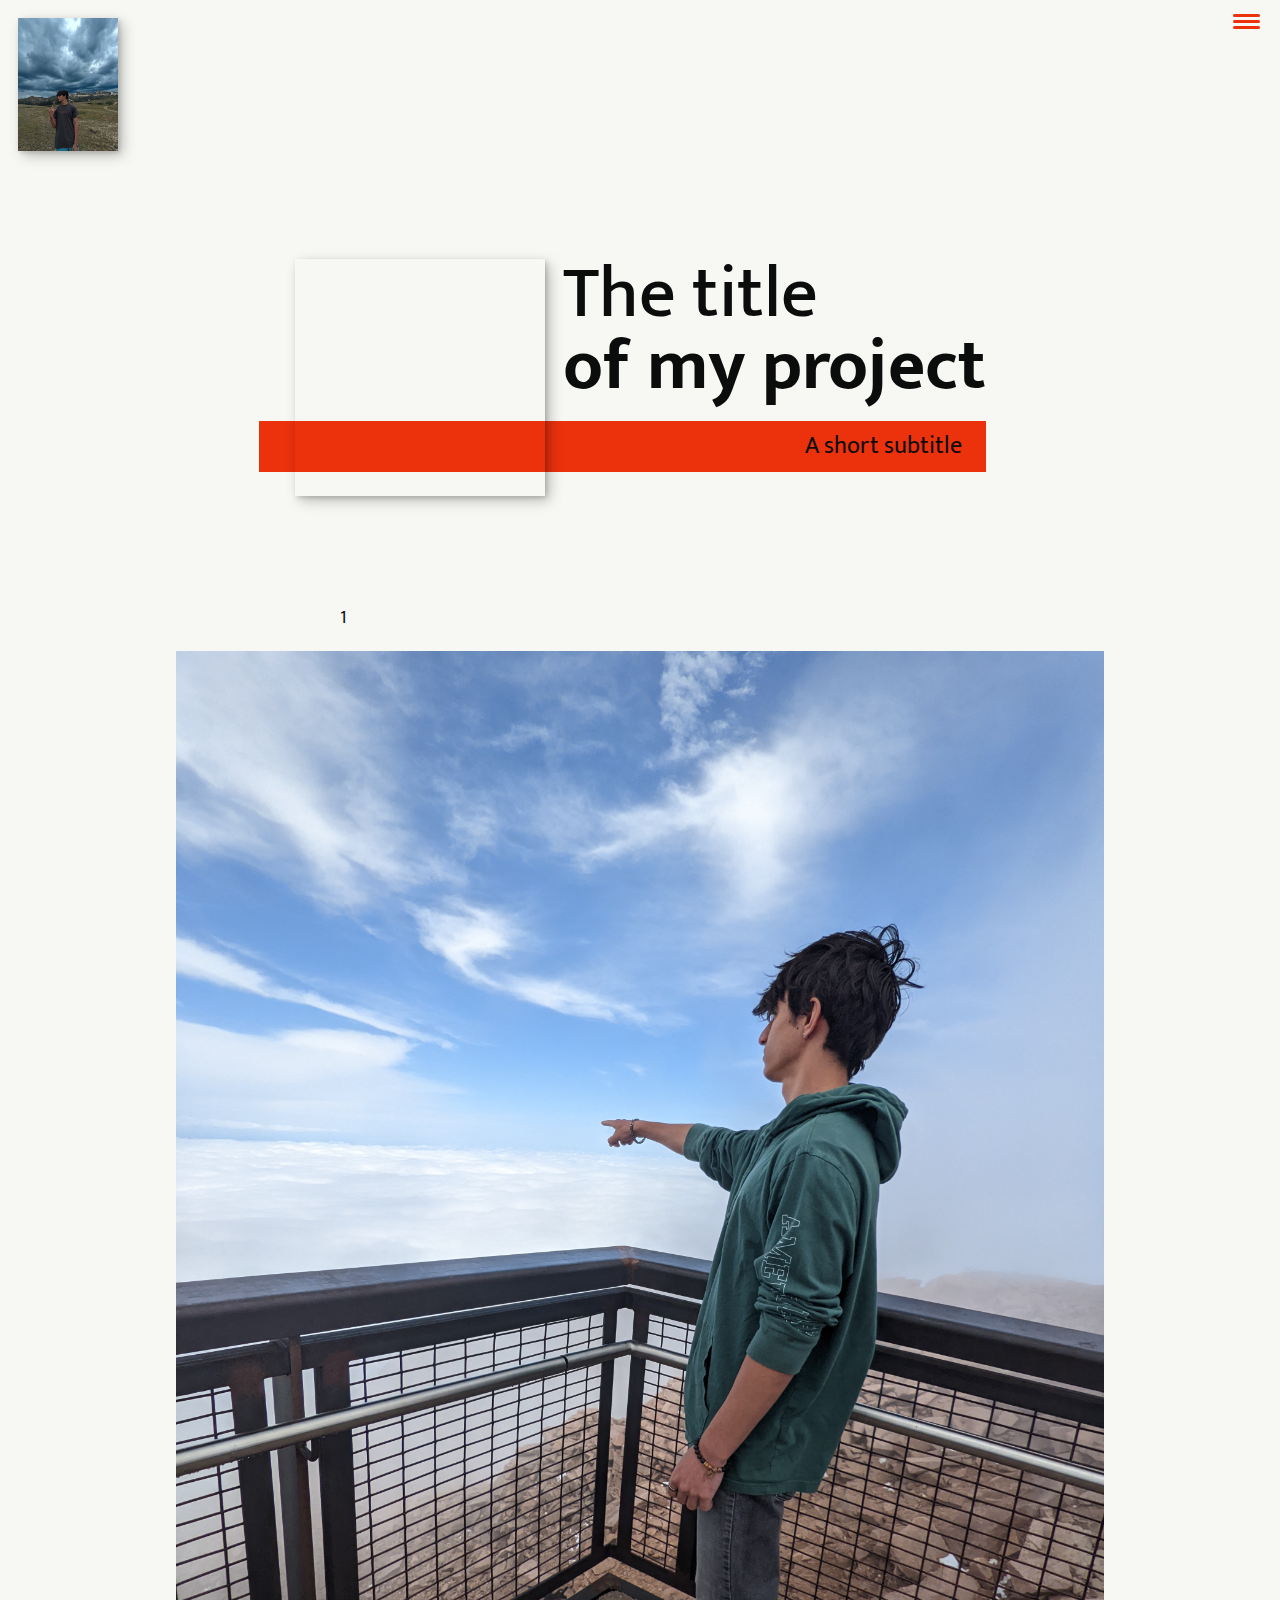
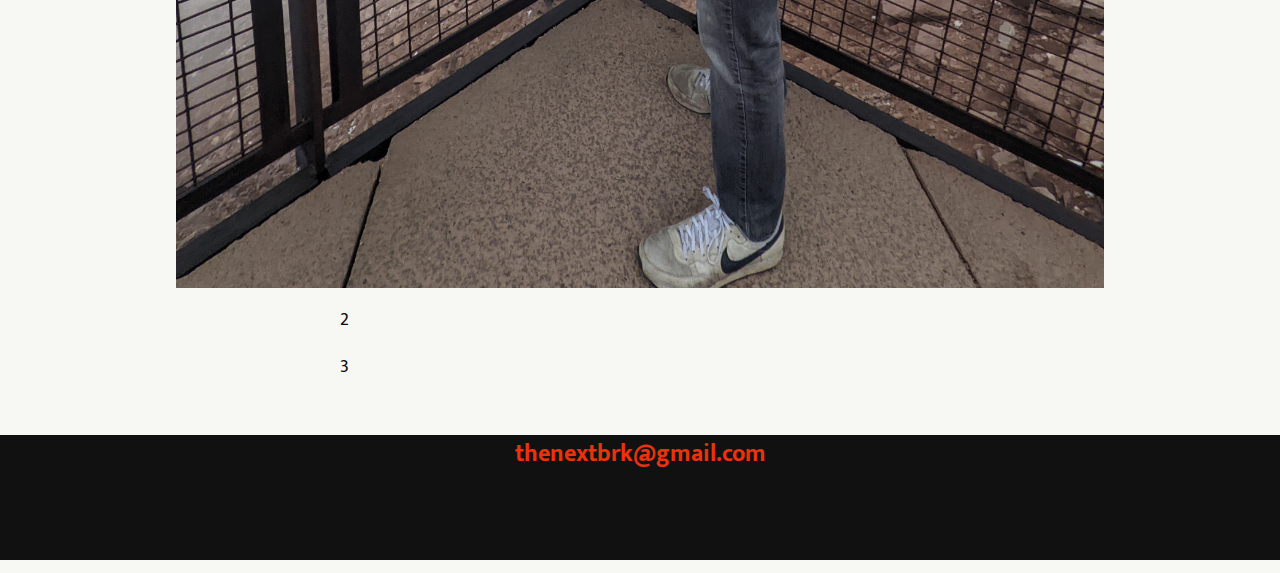
==== commit 883d9675: "Update portfolio-item.html" ====
--- a/portfolio-item.html
+++ b/portfolio-item.html
@@ -17,6 +17,8 @@
         <link href="https://fonts.googleapis.com/css2?family=Mukta:wght@500&display=swap" rel="stylesheet">
 
         <script src="https://kit.fontawesome.com/0db580380f.js" crossorigin="anonymous"></script>
+    
+        <link rel="shortcut icon" type="x-icon" href="img/Brk.PNG">
     </head>
   
     <body>
@@ -54,7 +56,7 @@
 
         <!-- Footer -->
         <footer class="footer">
-            <a href="mailto: thenextbrk@gmail.com" class="footer-link">thenextbrk@gmail.com</a>
+            <a href="mailto: thenextbrk@gmail.com" class="footer__link">thenextbrk@gmail.com</a>
             <ul class="social-list">
                 <li class="social-list__item">
                     <a class="social-list__link" href="https://github.com/bensonkarki">
@@ -76,8 +78,8 @@
 
             </ul>
         </footer>
-        
-        <script src="js/index.js"></script>
-        
+
+        <script src="index.js"></script>
+
     </body>
 </html>
--- a/style.css
+++ b/style.css
@@ -417,7 +417,7 @@
     background: #111;
     color: var(--clr-accent);
     text-align: center;
-    padding: 2.5em, 0;
+    padding: 2.5em, 0em;
     font-size: var(--fs-h3);
 }
 
@@ -444,11 +444,11 @@
     display: flex;
     justify-content: center;
     margin: 2em 0 0;
-    padding: 0;
+    padding: 0em;
 }
 
 .social-list__items {
-    margin: 0 .5em;
+    margin: 0.5em;
 }
 
 .social-list__link {
